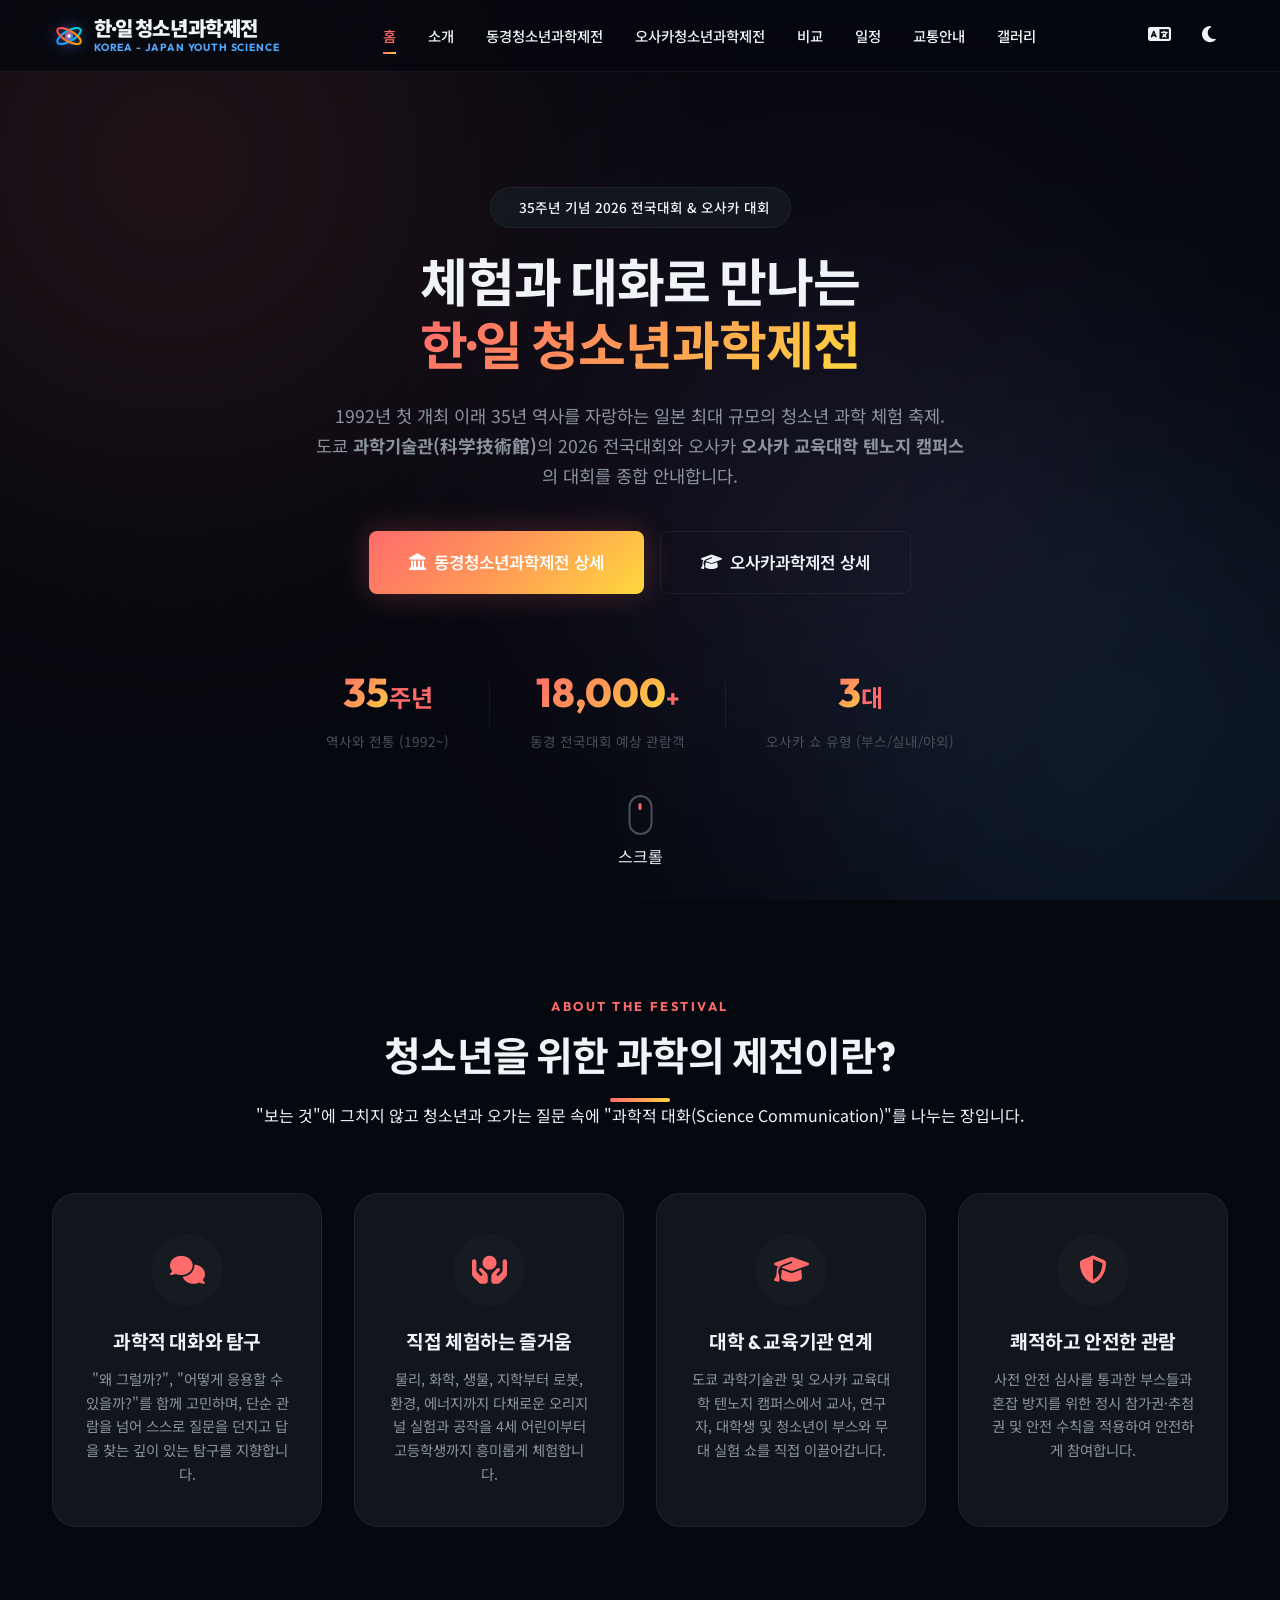
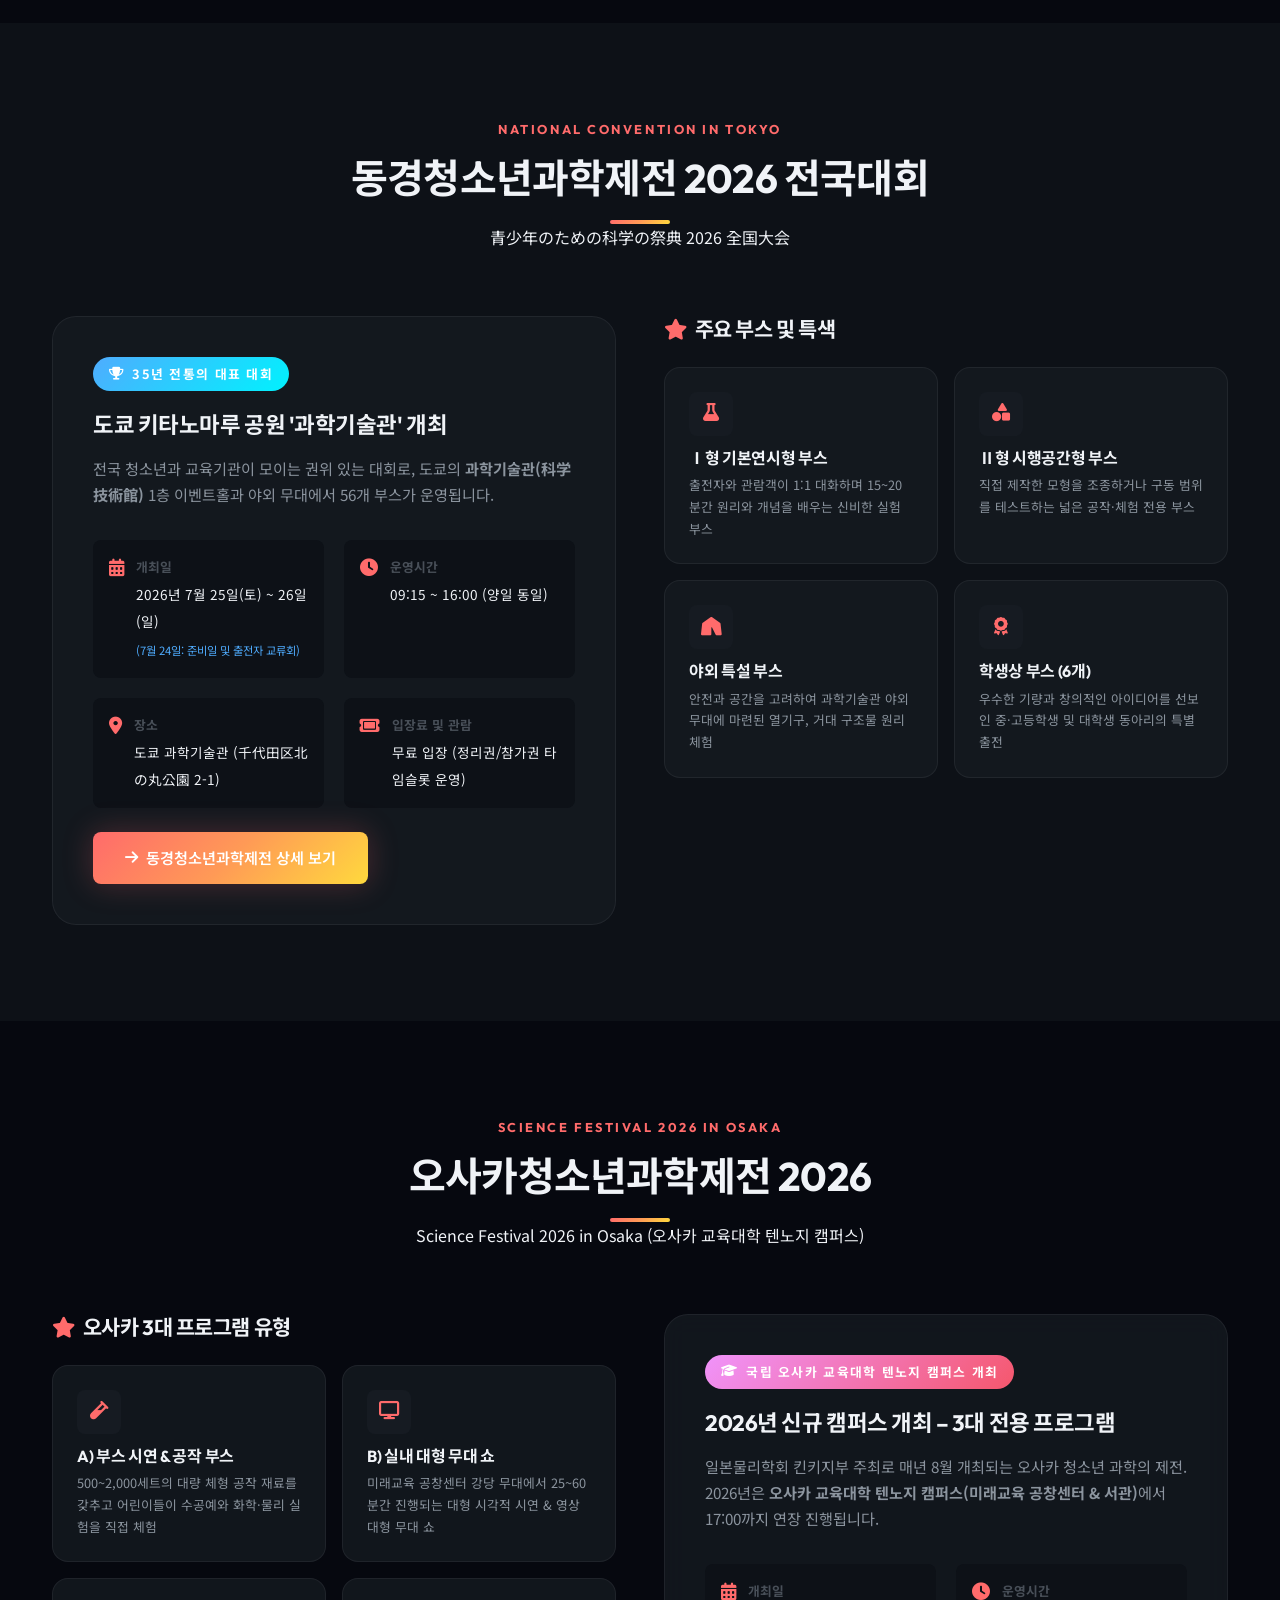
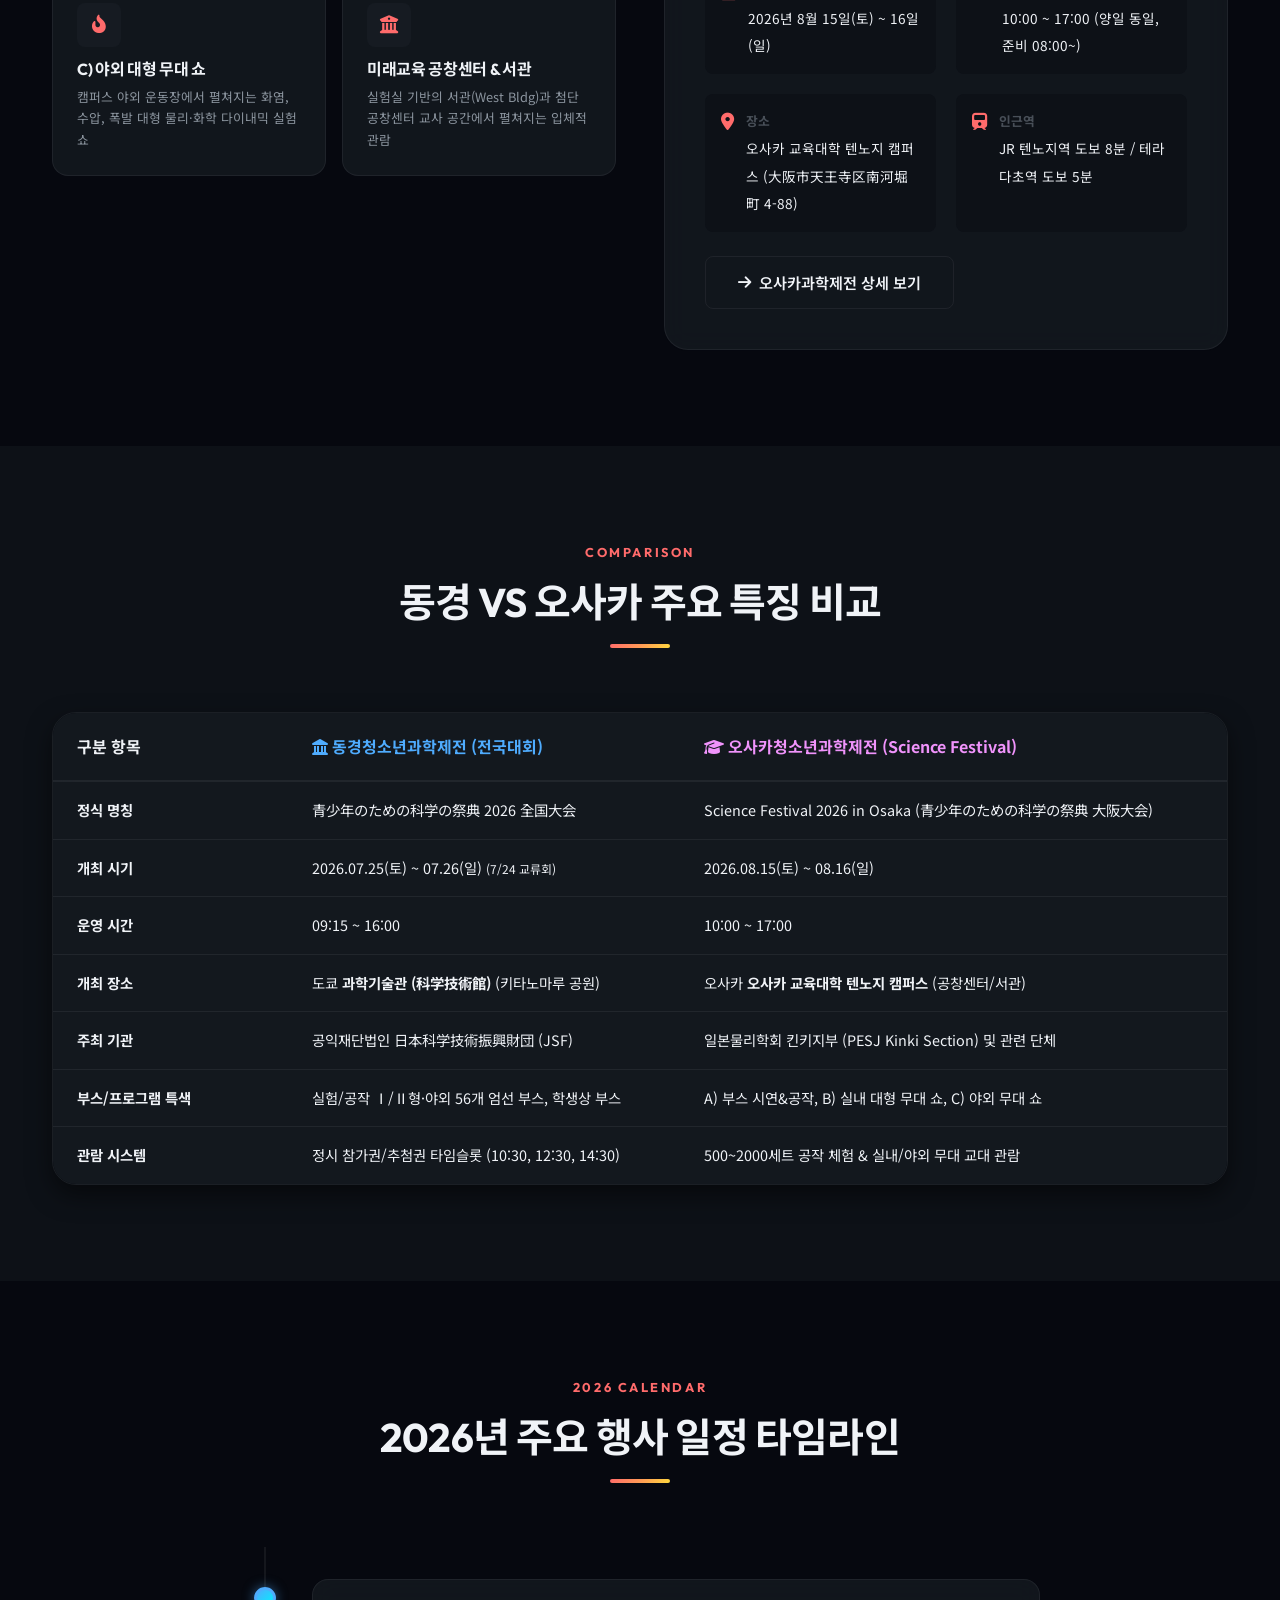
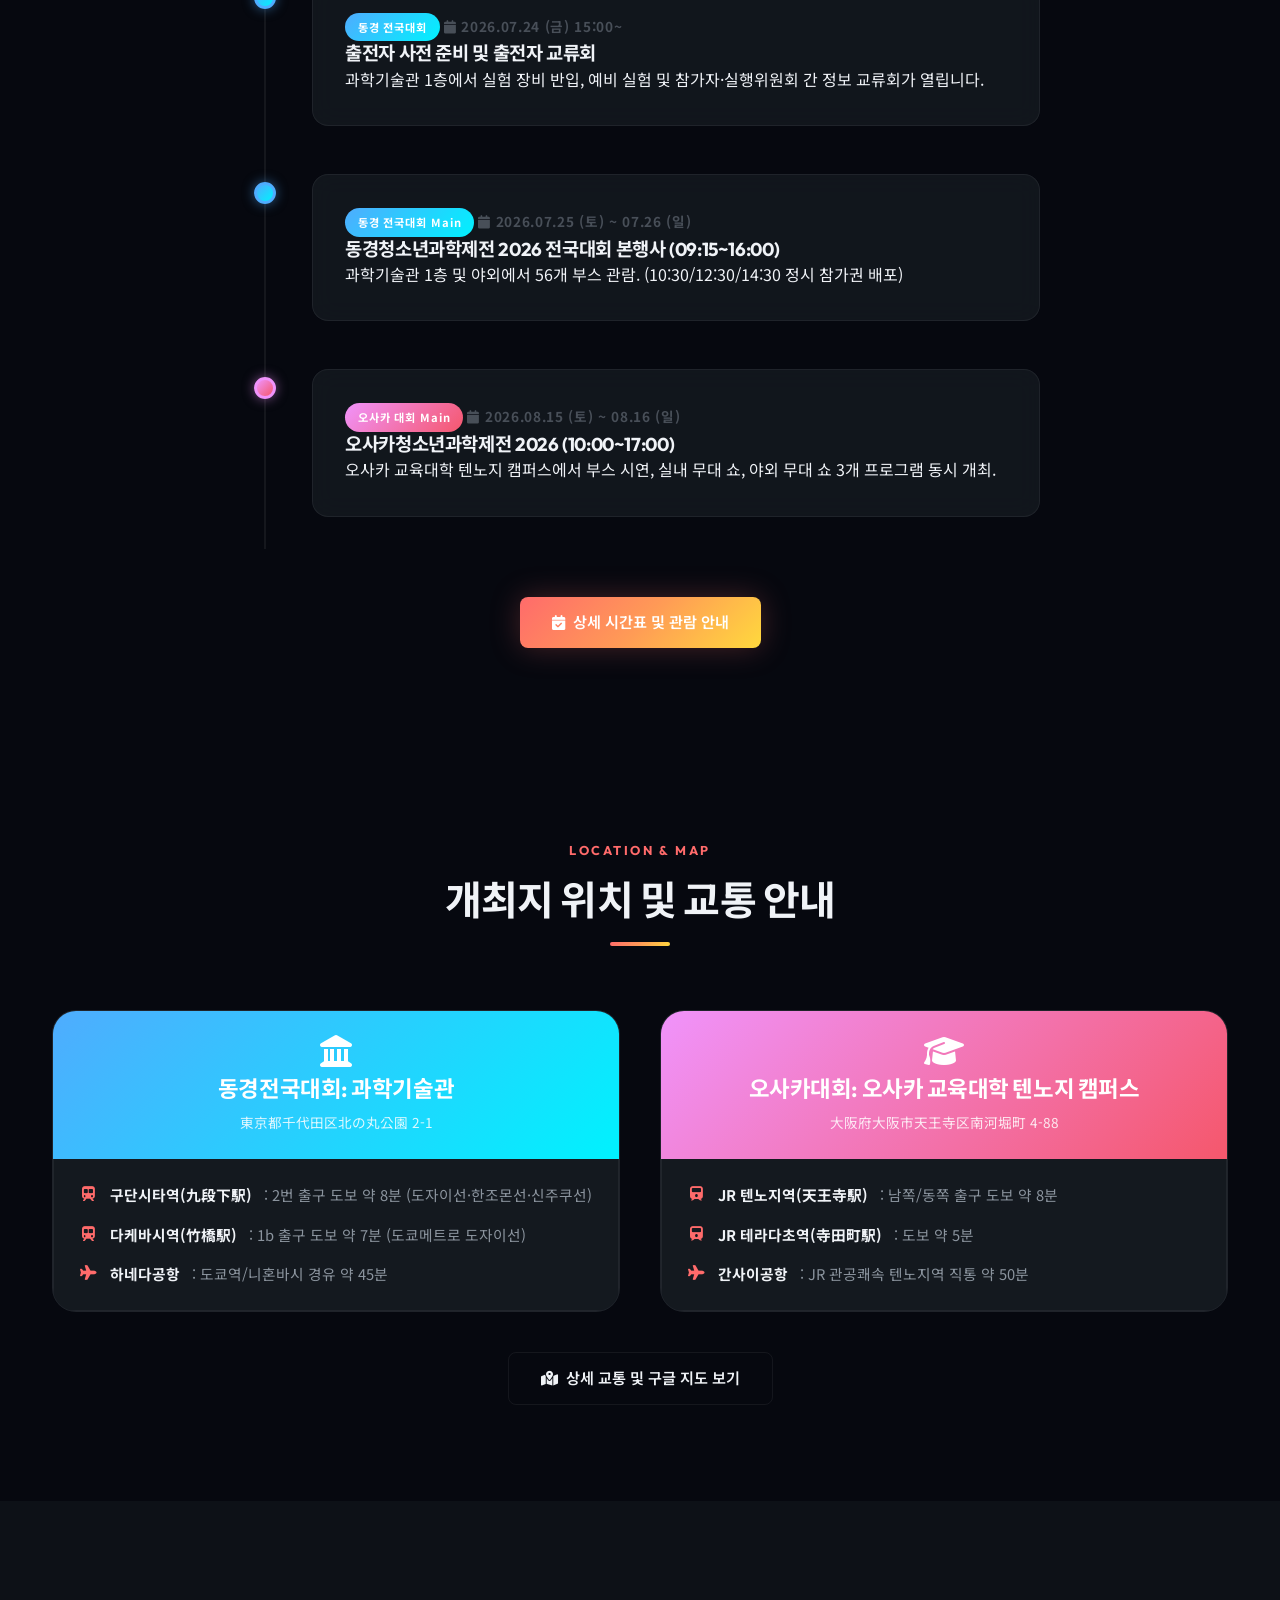
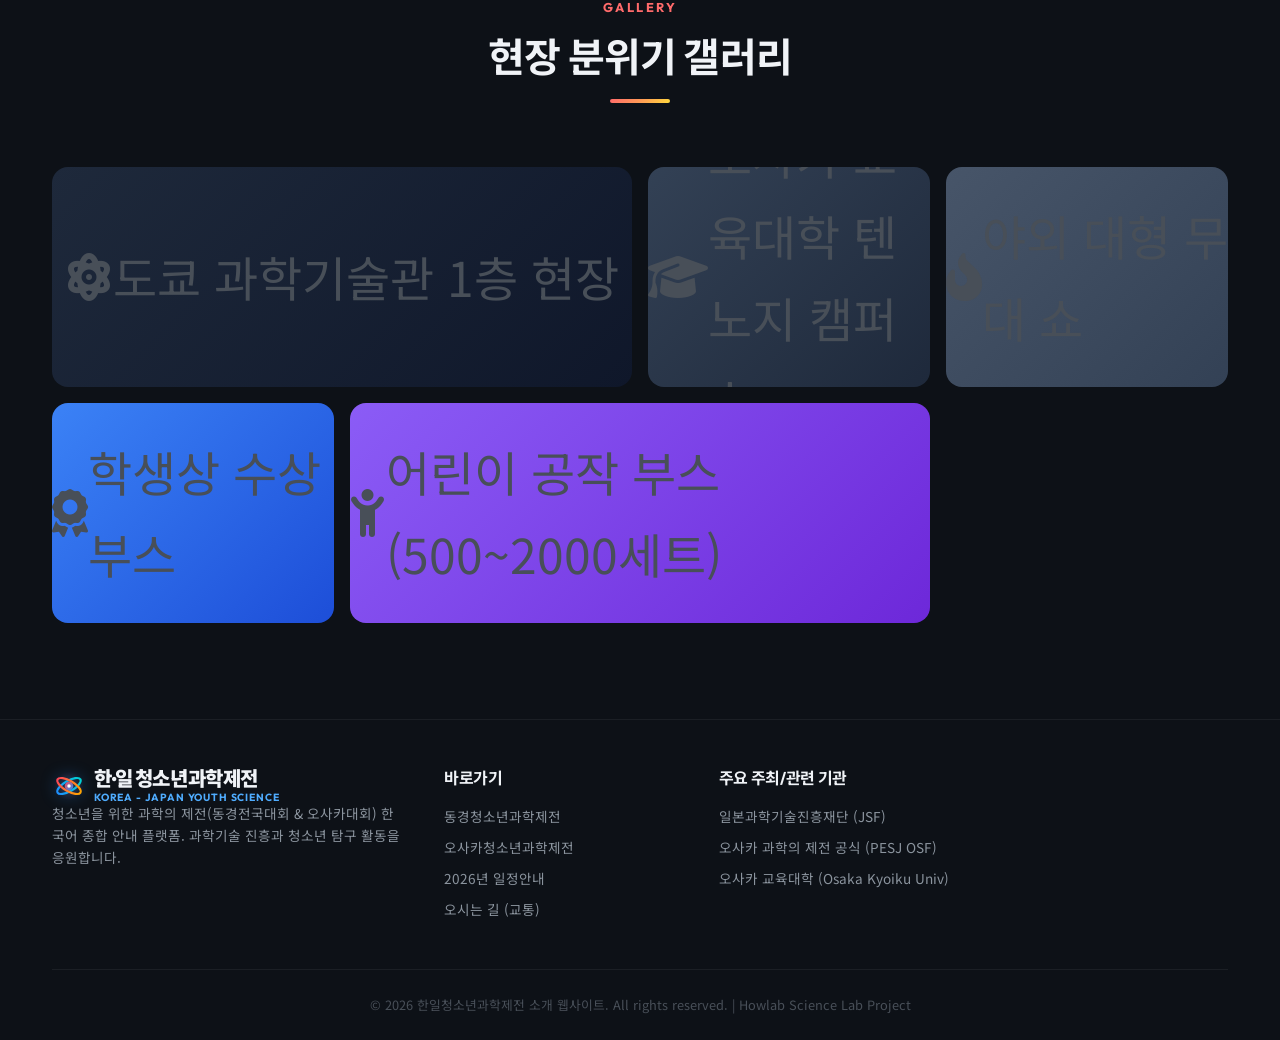
==== index.html @ 29564257 "feat: Initial commit for Korea-Japan Youth Science Festival 2026 responsive website and full project" ====
<!DOCTYPE html>
<html lang="ko">
<head>
    <meta charset="UTF-8">
    <meta name="viewport" content="width=device-width, initial-scale=1.0">
    <meta name="description" content="2026년 청소년을 위한 과학의 제전 전국대회(동경청소년과학제전 @ 과학기술관) & 오사카 청소년 과학의 제전(Science Festival 2026 in Osaka @ 오사카 교육대학) 종합 안내 웹사이트">
    <title>한일청소년과학제전 | 동경청소년과학제전 & 오사카청소년과학제전</title>
    <link rel="preconnect" href="https://fonts.googleapis.com">
    <link rel="preconnect" href="https://fonts.gstatic.com" crossorigin>
    <link href="https://fonts.googleapis.com/css2?family=Noto+Sans+KR:wght@300;400;500;700;900&family=Outfit:wght@300;400;500;600;700;800&display=swap" rel="stylesheet">
    <link rel="stylesheet" href="https://cdnjs.cloudflare.com/ajax/libs/font-awesome/6.5.0/css/all.min.css">
    <link rel="stylesheet" href="css/style.css">
</head>
<body class="dark-theme">
    <!-- Header -->
    <header id="main-header" class="header">
        <div class="container nav-container">
            <a href="index.html" class="logo" id="nav-logo">
                <div class="logo-icon-svg">
                    <svg width="34" height="34" viewBox="0 0 36 36" fill="none" xmlns="http://www.w3.org/2000/svg">
                        <circle cx="18" cy="18" r="16" fill="url(#logoGlow1)" opacity="0.2"/>
                        <ellipse cx="18" cy="18" rx="14" ry="5.5" stroke="url(#blueGrad1)" stroke-width="2.2" transform="rotate(-30 18 18)"/>
                        <ellipse cx="18" cy="18" rx="14" ry="5.5" stroke="url(#redGrad1)" stroke-width="2.2" transform="rotate(30 18 18)"/>
                        <circle cx="18" cy="18" r="4.5" fill="url(#coreGrad1)"/>
                        <circle cx="18" cy="18" r="1.8" fill="#FFFFFF"/>
                        <defs>
                            <radialGradient id="logoGlow1" cx="0" cy="0" r="1" gradientUnits="userSpaceOnUse" gradientTransform="translate(18 18) scale(16)">
                                <stop stop-color="#4facfe"/>
                                <stop offset="1" stop-color="#ff4757" stop-opacity="0"/>
                            </radialGradient>
                            <linearGradient id="redGrad1" x1="4" y1="18" x2="32" y2="18" gradientUnits="userSpaceOnUse">
                                <stop stop-color="#ff4757"/>
                                <stop offset="1" stop-color="#ffa502"/>
                            </linearGradient>
                            <linearGradient id="blueGrad1" x1="4" y1="18" x2="32" y2="18" gradientUnits="userSpaceOnUse">
                                <stop stop-color="#1e90ff"/>
                                <stop offset="1" stop-color="#00d2d3"/>
                            </linearGradient>
                            <linearGradient id="coreGrad1" x1="13.5" y1="13.5" x2="22.5" y2="22.5" gradientUnits="userSpaceOnUse">
                                <stop stop-color="#ff4757"/>
                                <stop offset="1" stop-color="#1e90ff"/>
                            </linearGradient>
                        </defs>
                    </svg>
                </div>
                <div class="logo-text-wrap">
                    <span class="logo-text"><span class="logo-kr-accent">한·일</span>청소년과학제전</span>
                    <span class="logo-sub-badge">Korea - Japan Youth Science</span>
                </div>
            </a>
            <nav class="navbar" id="navbar">
                <ul class="nav-links">
                    <li><a href="#hero" class="nav-link active">홈</a></li>
                    <li><a href="#about" class="nav-link">소개</a></li>
                    <li><a href="#tokyo" class="nav-link">동경청소년과학제전</a></li>
                    <li><a href="#osaka" class="nav-link">오사카청소년과학제전</a></li>
                    <li><a href="#compare" class="nav-link">비교</a></li>
                    <li><a href="#schedule" class="nav-link">일정</a></li>
                    <li><a href="#access" class="nav-link">교통안내</a></li>
                    <li><a href="#gallery" class="nav-link">갤러리</a></li>
                </ul>
            </nav>
            <div class="nav-actions">
                <button id="lang-toggle" class="icon-btn" aria-label="언어 전환" title="한국어/日本語"><i class="fa-solid fa-language"></i></button>
                <button id="theme-toggle" class="icon-btn" aria-label="테마 변경" title="다크/라이트 모드"><i class="fa-solid fa-moon"></i></button>
                <button id="mobile-menu-btn" class="mobile-menu-btn" aria-label="메뉴 열기"><i class="fa-solid fa-bars"></i></button>
            </div>
        </div>
    </header>

    <!-- Mobile Navigation Drawer -->
    <div id="mobile-drawer" class="mobile-drawer">
        <ul class="mobile-nav-links">
            <li><a href="#hero" class="mobile-nav-link">홈</a></li>
            <li><a href="#about" class="mobile-nav-link">소개</a></li>
            <li><a href="#tokyo" class="mobile-nav-link">동경청소년과학제전</a></li>
            <li><a href="#osaka" class="mobile-nav-link">오사카청소년과학제전</a></li>
            <li><a href="#compare" class="mobile-nav-link">비교</a></li>
            <li><a href="#schedule" class="mobile-nav-link">일정</a></li>
            <li><a href="#access" class="mobile-nav-link">교통안내</a></li>
            <li><a href="#gallery" class="mobile-nav-link">갤러리</a></li>
        </ul>
    </div>

    <main>
        <!-- Hero Section -->
        <section id="hero" class="hero-section">
            <div class="hero-particles" id="hero-particles"></div>
            <div class="hero-glow hero-glow-1"></div>
            <div class="hero-glow hero-glow-2"></div>
            <div class="hero-glow hero-glow-3"></div>
            
            <div class="container hero-container">
                <div class="hero-content">
                    <div class="badge reveal-fade">
                        <i class="fa-solid fa-sparkles"></i> 35주년 기념 2026 전국대회 & 오사카 대회
                    </div>
                    <h1 class="reveal-fade">
                        체험과 대화로 만나는<br>
                        <span class="gradient-text">한·일 청소년과학제전</span>
                    </h1>
                    <p class="hero-description reveal-fade">
                        1992년 첫 개최 이래 35년 역사를 자랑하는 일본 최대 규모의 청소년 과학 체험 축제.<br>
                        도쿄 <strong>과학기술관(科学技術館)</strong>의 2026 전국대회와 오사카 <strong>오사카 교육대학 텐노지 캠퍼스</strong>의 대회를 종합 안내합니다.
                    </p>
                    <div class="hero-actions reveal-fade">
                        <a href="pages/tokyo.html" class="btn btn-primary btn-lg">
                            <i class="fa-solid fa-landmark"></i> 동경청소년과학제전 상세
                        </a>
                        <a href="pages/osaka.html" class="btn btn-secondary btn-lg">
                            <i class="fa-solid fa-graduation-cap"></i> 오사카과학제전 상세
                        </a>
                    </div>
                    <div class="hero-stats reveal-fade">
                        <div class="stat-item">
                            <span class="stat-number" data-target="35">0</span><span class="stat-suffix">주년</span>
                            <span class="stat-label">역사와 전통 (1992~)</span>
                        </div>
                        <div class="stat-divider"></div>
                        <div class="stat-item">
                            <span class="stat-number" data-target="18000">0</span><span class="stat-suffix">+</span>
                            <span class="stat-label">동경 전국대회 예상 관람객</span>
                        </div>
                        <div class="stat-divider"></div>
                        <div class="stat-item">
                            <span class="stat-number" data-target="3">0</span><span class="stat-suffix">대</span>
                            <span class="stat-label">오사카 쇼 유형 (부스/실내/야외)</span>
                        </div>
                    </div>
                </div>
            </div>
            
            <a href="#about" class="scroll-indicator" aria-label="스크롤 아래로">
                <div class="mouse-icon"><div class="wheel"></div></div>
                <span>스크롤</span>
            </a>
        </section>

        <!-- About Section -->
        <section id="about" class="section-padding about-section">
            <div class="container">
                <div class="section-header text-center reveal-fade">
                    <span class="section-subtitle">ABOUT THE FESTIVAL</span>
                    <h2 class="section-title">청소년을 위한 과학의 제전이란?</h2>
                    <div class="section-underline"></div>
                    <p class="section-description">
                        "보는 것"에 그치지 않고 청소년과 오가는 질문 속에 "과학적 대화(Science Communication)"를 나누는 장입니다.
                    </p>
                </div>

                <div class="about-grid">
                    <div class="about-card reveal-fade">
                        <div class="about-icon-wrap">
                            <i class="fa-solid fa-comments"></i>
                        </div>
                        <h3>과학적 대화와 탐구</h3>
                        <p>"왜 그럴까?", "어떻게 응용할 수 있을까?"를 함께 고민하며, 단순 관람을 넘어 스스로 질문을 던지고 답을 찾는 깊이 있는 탐구를 지향합니다.</p>
                    </div>

                    <div class="about-card reveal-fade">
                        <div class="about-icon-wrap">
                            <i class="fa-solid fa-hands-holding-circle"></i>
                        </div>
                        <h3>직접 체험하는 즐거움</h3>
                        <p>물리, 화학, 생물, 지학부터 로봇, 환경, 에너지까지 다채로운 오리지널 실험과 공작을 4세 어린이부터 고등학생까지 흥미롭게 체험합니다.</p>
                    </div>

                    <div class="about-card reveal-fade">
                        <div class="about-icon-wrap">
                            <i class="fa-solid fa-graduation-cap"></i>
                        </div>
                        <h3>대학 & 교육기관 연계</h3>
                        <p>도쿄 과학기술관 및 오사카 교육대학 텐노지 캠퍼스에서 교사, 연구자, 대학생 및 청소년이 부스와 무대 실험 쇼를 직접 이끌어갑니다.</p>
                    </div>

                    <div class="about-card reveal-fade">
                        <div class="about-icon-wrap">
                            <i class="fa-solid fa-shield-halved"></i>
                        </div>
                        <h3>쾌적하고 안전한 관람</h3>
                        <p>사전 안전 심사를 통과한 부스들과 혼잡 방지를 위한 정시 참가권·추첨권 및 안전 수칙을 적용하여 안전하게 참여합니다.</p>
                    </div>
                </div>
            </div>
        </section>

        <!-- Tokyo Section -->
        <section id="tokyo" class="section-padding festival-section tokyo-section">
            <div class="container">
                <div class="section-header text-center reveal-fade">
                    <span class="section-subtitle">NATIONAL CONVENTION IN TOKYO</span>
                    <h2 class="section-title">동경청소년과학제전 2026 전국대회</h2>
                    <div class="section-underline"></div>
                    <p class="section-description">青少年のための科学の祭典 2026 全国大会</p>
                </div>

                <div class="festival-showcase">
                    <div class="festival-info-card reveal-fade">
                        <div class="festival-badge tokyo-badge">
                            <i class="fa-solid fa-trophy"></i> 35년 전통의 대표 대회
                        </div>
                        <h3>도쿄 키타노마루 공원 '과학기술관' 개최</h3>
                        <p class="festival-desc">
                            전국 청소년과 교육기관이 모이는 권위 있는 대회로, 도쿄의 <strong>과학기술관(科学技術館)</strong> 1층 이벤트홀과 야외 무대에서 56개 부스가 운영됩니다.
                        </p>
                        
                        <div class="festival-details-grid">
                            <div class="detail-item">
                                <i class="fa-solid fa-calendar-days"></i>
                                <div>
                                    <strong>개최일</strong>
                                    <span>2026년 7월 25일(토) ~ 26일(일) <br><small style="color:var(--accent-tokyo);">(7월 24일: 준비일 및 출전자 교류회)</small></span>
                                </div>
                            </div>
                            <div class="detail-item">
                                <i class="fa-solid fa-clock"></i>
                                <div>
                                    <strong>운영시간</strong>
                                    <span>09:15 ~ 16:00 (양일 동일)</span>
                                </div>
                            </div>
                            <div class="detail-item">
                                <i class="fa-solid fa-location-dot"></i>
                                <div>
                                    <strong>장소</strong>
                                    <span>도쿄 과학기술관 (千代田区北の丸公園 2-1)</span>
                                </div>
                            </div>
                            <div class="detail-item">
                                <i class="fa-solid fa-ticket"></i>
                                <div>
                                    <strong>입장료 및 관람</strong>
                                    <span>무료 입장 (정리권/참가권 타임슬롯 운영)</span>
                                </div>
                            </div>
                        </div>

                        <a href="pages/tokyo.html" class="btn btn-primary" style="margin-top: 1.5rem;">
                            <i class="fa-solid fa-arrow-right"></i> 동경청소년과학제전 상세 보기
                        </a>
                    </div>

                    <div class="festival-programs reveal-fade">
                        <h3 class="programs-title"><i class="fa-solid fa-star"></i> 주요 부스 및 특색</h3>
                        <div class="program-list">
                            <div class="program-card">
                                <div class="program-icon"><i class="fa-solid fa-flask"></i></div>
                                <h4>Ⅰ형 기본연시형 부스</h4>
                                <p>출전자와 관람객이 1:1 대화하며 15~20분간 원리와 개념을 배우는 신비한 실험 부스</p>
                            </div>
                            <div class="program-card">
                                <div class="program-icon"><i class="fa-solid fa-shapes"></i></div>
                                <h4>Ⅱ형 시행공간형 부스</h4>
                                <p>직접 제작한 모형을 조종하거나 구동 범위를 테스트하는 넓은 공작·체험 전용 부스</p>
                            </div>
                            <div class="program-card">
                                <div class="program-icon"><i class="fa-solid fa-tent"></i></div>
                                <h4>야외 특설 부스</h4>
                                <p>안전과 공간을 고려하여 과학기술관 야외 무대에 마련된 열기구, 거대 구조물 원리 체험</p>
                            </div>
                            <div class="program-card">
                                <div class="program-icon"><i class="fa-solid fa-award"></i></div>
                                <h4>학생상 부스 (6개)</h4>
                                <p>우수한 기량과 창의적인 아이디어를 선보인 중·고등학생 및 대학생 동아리의 특별 출전</p>
                            </div>
                        </div>
                    </div>
                </div>
            </div>
        </section>

        <!-- Osaka Section -->
        <section id="osaka" class="section-padding festival-section osaka-section">
            <div class="container">
                <div class="section-header text-center reveal-fade">
                    <span class="section-subtitle">SCIENCE FESTIVAL 2026 IN OSAKA</span>
                    <h2 class="section-title">오사카청소년과학제전 2026</h2>
                    <div class="section-underline"></div>
                    <p class="section-description">Science Festival 2026 in Osaka (오사카 교육대학 텐노지 캠퍼스)</p>
                </div>

                <div class="festival-showcase reverse">
                    <div class="festival-info-card reveal-fade">
                        <div class="festival-badge osaka-badge">
                            <i class="fa-solid fa-graduation-cap"></i> 국립 오사카 교육대학 텐노지 캠퍼스 개최
                        </div>
                        <h3>2026년 신규 캠퍼스 개최 – 3대 전용 프로그램</h3>
                        <p class="festival-desc">
                            일본물리학회 킨키지부 주최로 매년 8월 개최되는 오사카 청소년 과학의 제전. 2026년은 <strong>오사카 교육대학 텐노지 캠퍼스(미래교육 공창센터 & 서관)</strong>에서 17:00까지 연장 진행됩니다.
                        </p>

                        <div class="festival-details-grid">
                            <div class="detail-item">
                                <i class="fa-solid fa-calendar-days"></i>
                                <div>
                                    <strong>개최일</strong>
                                    <span>2026년 8월 15일(토) ~ 16일(일)</span>
                                </div>
                            </div>
                            <div class="detail-item">
                                <i class="fa-solid fa-clock"></i>
                                <div>
                                    <strong>운영시간</strong>
                                    <span>10:00 ~ 17:00 (양일 동일, 준비 08:00~)</span>
                                </div>
                            </div>
                            <div class="detail-item">
                                <i class="fa-solid fa-location-dot"></i>
                                <div>
                                    <strong>장소</strong>
                                    <span>오사카 교육대학 텐노지 캠퍼스 (大阪市天王寺区南河堀町 4-88)</span>
                                </div>
                            </div>
                            <div class="detail-item">
                                <i class="fa-solid fa-train"></i>
                                <div>
                                    <strong>인근역</strong>
                                    <span>JR 텐노지역 도보 8분 / 테라다초역 도보 5분</span>
                                </div>
                            </div>
                        </div>

                        <a href="pages/osaka.html" class="btn btn-secondary" style="margin-top: 1.5rem;">
                            <i class="fa-solid fa-arrow-right"></i> 오사카과학제전 상세 보기
                        </a>
                    </div>

                    <div class="festival-programs reveal-fade">
                        <h3 class="programs-title"><i class="fa-solid fa-star"></i> 오사카 3대 프로그램 유형</h3>
                        <div class="program-list">
                            <div class="program-card">
                                <div class="program-icon"><i class="fa-solid fa-vial"></i></div>
                                <h4>A) 부스 시연 & 공작 부스</h4>
                                <p>500~2,000세트의 대량 체형 공작 재료를 갖추고 어린이들이 수공예와 화학·물리 실험을 직접 체험</p>
                            </div>
                            <div class="program-card">
                                <div class="program-icon"><i class="fa-solid fa-display"></i></div>
                                <h4>B) 실내 대형 무대 쇼</h4>
                                <p>미래교육 공창센터 강당 무대에서 25~60분간 진행되는 대형 시각적 시연 & 영상 대형 무대 쇼</p>
                            </div>
                            <div class="program-card">
                                <div class="program-icon"><i class="fa-solid fa-fire-flame-curved"></i></div>
                                <h4>C) 야외 대형 무대 쇼</h4>
                                <p>캠퍼스 야외 운동장에서 펼쳐지는 화염, 수압, 폭발 대형 물리·화학 다이내믹 실험 쇼</p>
                            </div>
                            <div class="program-card">
                                <div class="program-icon"><i class="fa-solid fa-building-columns"></i></div>
                                <h4>미래교육 공창센터 & 서관</h4>
                                <p>실험실 기반의 서관(West Bldg)과 첨단 공창센터 교사 공간에서 펼쳐지는 입체적 관람</p>
                            </div>
                        </div>
                    </div>
                </div>
            </div>
        </section>

        <!-- Compare Section -->
        <section id="compare" class="section-padding compare-section">
            <div class="container">
                <div class="section-header text-center reveal-fade">
                    <span class="section-subtitle">COMPARISON</span>
                    <h2 class="section-title">동경 VS 오사카 주요 특징 비교</h2>
                    <div class="section-underline"></div>
                </div>

                <div class="compare-table-wrapper reveal-fade">
                    <table class="compare-table">
                        <thead>
                            <tr>
                                <th>구분 항목</th>
                                <th class="tokyo-col"><i class="fa-solid fa-landmark"></i> 동경청소년과학제전 (전국대회)</th>
                                <th class="osaka-col"><i class="fa-solid fa-graduation-cap"></i> 오사카청소년과학제전 (Science Festival)</th>
                            </tr>
                        </thead>
                        <tbody>
                            <tr>
                                <td><strong>정식 명칭</strong></td>
                                <td>青少年のための科学の祭典 2026 全国大会</td>
                                <td>Science Festival 2026 in Osaka (青少年のための科学の祭典 大阪大会)</td>
                            </tr>
                            <tr>
                                <td><strong>개최 시기</strong></td>
                                <td>2026.07.25(토) ~ 07.26(일) <small>(7/24 교류회)</small></td>
                                <td>2026.08.15(토) ~ 08.16(일)</td>
                            </tr>
                            <tr>
                                <td><strong>운영 시간</strong></td>
                                <td>09:15 ~ 16:00</td>
                                <td>10:00 ~ 17:00</td>
                            </tr>
                            <tr>
                                <td><strong>개최 장소</strong></td>
                                <td>도쿄 <strong>과학기술관 (科学技術館)</strong> (키타노마루 공원)</td>
                                <td>오사카 <strong>오사카 교육대학 텐노지 캠퍼스</strong> (공창센터/서관)</td>
                            </tr>
                            <tr>
                                <td><strong>주최 기관</strong></td>
                                <td>공익재단법인 日本科学技術振興財団 (JSF)</td>
                                <td>일본물리학회 킨키지부 (PESJ Kinki Section) 및 관련 단체</td>
                            </tr>
                            <tr>
                                <td><strong>부스/프로그램 특색</strong></td>
                                <td>실험/공작 Ⅰ/Ⅱ형·야외 56개 엄선 부스, 학생상 부스</td>
                                <td>A) 부스 시연&공작, B) 실내 대형 무대 쇼, C) 야외 무대 쇼</td>
                            </tr>
                            <tr>
                                <td><strong>관람 시스템</strong></td>
                                <td>정시 참가권/추첨권 타임슬롯 (10:30, 12:30, 14:30)</td>
                                <td>500~2000세트 공작 체험 & 실내/야외 무대 교대 관람</td>
                            </tr>
                        </tbody>
                    </table>
                </div>
            </div>
        </section>

        <!-- Schedule Section -->
        <section id="schedule" class="section-padding schedule-section">
            <div class="container">
                <div class="section-header text-center reveal-fade">
                    <span class="section-subtitle">2026 CALENDAR</span>
                    <h2 class="section-title">2026년 주요 행사 일정 타임라인</h2>
                    <div class="section-underline"></div>
                </div>

                <div class="timeline">
                    <div class="timeline-item reveal-fade">
                        <div class="timeline-dot tokyo-dot"></div>
                        <div class="timeline-content">
                            <span class="timeline-badge tokyo-badge">동경 전국대회</span>
                            <span class="timeline-date"><i class="fa-solid fa-calendar"></i> 2026.07.24 (금) 15:00~</span>
                            <h3>출전자 사전 준비 및 출전자 교류회</h3>
                            <p>과학기술관 1층에서 실험 장비 반입, 예비 실험 및 참가자·실행위원회 간 정보 교류회가 열립니다.</p>
                        </div>
                    </div>

                    <div class="timeline-item reveal-fade">
                        <div class="timeline-dot tokyo-dot"></div>
                        <div class="timeline-content">
                            <span class="timeline-badge tokyo-badge">동경 전국대회 Main</span>
                            <span class="timeline-date"><i class="fa-solid fa-calendar"></i> 2026.07.25 (토) ~ 07.26 (일)</span>
                            <h3>동경청소년과학제전 2026 전국대회 본행사 (09:15~16:00)</h3>
                            <p>과학기술관 1층 및 야외에서 56개 부스 관람. (10:30/12:30/14:30 정시 참가권 배포)</p>
                        </div>
                    </div>

                    <div class="timeline-item reveal-fade">
                        <div class="timeline-dot osaka-dot"></div>
                        <div class="timeline-content">
                            <span class="timeline-badge osaka-badge">오사카 대회 Main</span>
                            <span class="timeline-date"><i class="fa-solid fa-calendar"></i> 2026.08.15 (토) ~ 08.16 (일)</span>
                            <h3>오사카청소년과학제전 2026 (10:00~17:00)</h3>
                            <p>오사카 교육대학 텐노지 캠퍼스에서 부스 시연, 실내 무대 쇼, 야외 무대 쇼 3개 프로그램 동시 개최.</p>
                        </div>
                    </div>
                </div>

                <div class="text-center reveal-fade" style="margin-top: 3rem;">
                    <a href="pages/schedule.html" class="btn btn-primary">
                        <i class="fa-solid fa-calendar-check"></i> 상세 시간표 및 관람 안내
                    </a>
                </div>
            </div>
        </section>

        <!-- Access Section -->
        <section id="access" class="section-padding access-section">
            <div class="container">
                <div class="section-header text-center reveal-fade">
                    <span class="section-subtitle">LOCATION & MAP</span>
                    <h2 class="section-title">개최지 위치 및 교통 안내</h2>
                    <div class="section-underline"></div>
                </div>

                <div class="access-grid">
                    <div class="access-card reveal-fade">
                        <div class="access-card-header tokyo-header">
                            <i class="fa-solid fa-landmark"></i>
                            <h3>동경전국대회: 과학기술관</h3>
                            <span>東京都千代田区北の丸公園 2-1</span>
                        </div>
                        <div class="access-card-body">
                            <ul class="access-routes">
                                <li><i class="fa-solid fa-train-subway"></i> <strong>구단시타역(九段下駅)</strong>: 2번 출구 도보 약 8분 (도자이선·한조몬선·신주쿠선)</li>
                                <li><i class="fa-solid fa-train-subway"></i> <strong>다케바시역(竹橋駅)</strong>: 1b 출구 도보 약 7분 (도쿄메트로 도자이선)</li>
                                <li><i class="fa-solid fa-plane"></i> <strong>하네다공항</strong>: 도쿄역/니혼바시 경유 약 45분</li>
                            </ul>
                        </div>
                    </div>

                    <div class="access-card reveal-fade">
                        <div class="access-card-header osaka-header">
                            <i class="fa-solid fa-graduation-cap"></i>
                            <h3>오사카대회: 오사카 교육대학 텐노지 캠퍼스</h3>
                            <span>大阪府大阪市天王寺区南河堀町 4-88</span>
                        </div>
                        <div class="access-card-body">
                            <ul class="access-routes">
                                <li><i class="fa-solid fa-train"></i> <strong>JR 텐노지역(天王寺駅)</strong>: 남쪽/동쪽 출구 도보 약 8분</li>
                                <li><i class="fa-solid fa-train"></i> <strong>JR 테라다초역(寺田町駅)</strong>: 도보 약 5분</li>
                                <li><i class="fa-solid fa-plane"></i> <strong>간사이공항</strong>: JR 관공쾌속 텐노지역 직통 약 50분</li>
                            </ul>
                        </div>
                    </div>
                </div>

                <div class="text-center reveal-fade" style="margin-top: 2.5rem;">
                    <a href="pages/access.html" class="btn btn-secondary">
                        <i class="fa-solid fa-map-location-dot"></i> 상세 교통 및 구글 지도 보기
                    </a>
                </div>
            </div>
        </section>

        <!-- Gallery Section -->
        <section id="gallery" class="section-padding gallery-section">
            <div class="container">
                <div class="section-header text-center reveal-fade">
                    <span class="section-subtitle">GALLERY</span>
                    <h2 class="section-title">현장 분위기 갤러리</h2>
                    <div class="section-underline"></div>
                </div>

                <div class="gallery-grid">
                    <div class="gallery-item gallery-item-lg reveal-fade">
                        <div class="gallery-placeholder" style="background: linear-gradient(135deg, #1e293b, #0f172a);">
                            <i class="fa-solid fa-atom"></i>
                            <span>도쿄 과학기술관 1층 현장</span>
                        </div>
                        <div class="gallery-overlay">
                            <h4>도쿄 과학기술관 1층 이벤트홀</h4>
                            <p>실험·공작 체험에 열중하는 관람객들과 청소년들</p>
                        </div>
                    </div>
                    
                    <div class="gallery-item reveal-fade">
                        <div class="gallery-placeholder" style="background: linear-gradient(135deg, #334155, #1e293b);">
                            <i class="fa-solid fa-graduation-cap"></i>
                            <span>오사카 교육대학 텐노지 캠퍼스</span>
                        </div>
                        <div class="gallery-overlay">
                            <h4>미래교육 공창센터 & 서관</h4>
                            <p>실내 대형 무대 쇼 및 실험실 부스 관람</p>
                        </div>
                    </div>

                    <div class="gallery-item reveal-fade">
                        <div class="gallery-placeholder" style="background: linear-gradient(135deg, #475569, #334155);">
                            <i class="fa-solid fa-fire-flame-curved"></i>
                            <span>야외 대형 무대 쇼</span>
                        </div>
                        <div class="gallery-overlay">
                            <h4>야외 대형 시연 무대</h4>
                            <p>화염 및 다이내믹 수압 과학 실험 퍼포먼스</p>
                        </div>
                    </div>

                    <div class="gallery-item reveal-fade">
                        <div class="gallery-placeholder" style="background: linear-gradient(135deg, #3b82f6, #1d4ed8);">
                            <i class="fa-solid fa-award"></i>
                            <span>학생상 수상 부스</span>
                        </div>
                        <div class="gallery-overlay">
                            <h4>학생 동아리 발표</h4>
                            <p>창의적인 고교 과학부의 아이디어 전시</p>
                        </div>
                    </div>

                    <div class="gallery-item gallery-item-lg reveal-fade">
                        <div class="gallery-placeholder" style="background: linear-gradient(135deg, #8b5cf6, #6d28d9);">
                            <i class="fa-solid fa-child-reaching"></i>
                            <span>어린이 공작 부스 (500~2000세트)</span>
                        </div>
                        <div class="gallery-overlay">
                            <h4>온 가족이 즐기는 신비한 과학</h4>
                            <p>부모님과 어린이가 함께 만드는 오리지널 과학 공작</p>
                        </div>
                    </div>
                </div>
            </div>
        </section>
    </main>

    <!-- Footer -->
    <footer class="footer">
        <div class="container footer-container">
            <div class="footer-top">
                <div class="footer-brand">
                    <a href="index.html" class="logo">
                        <div class="logo-icon-svg">
                            <svg width="34" height="34" viewBox="0 0 36 36" fill="none" xmlns="http://www.w3.org/2000/svg">
                                <circle cx="18" cy="18" r="16" fill="url(#logoGlowF)" opacity="0.2"/>
                                <ellipse cx="18" cy="18" rx="14" ry="5.5" stroke="url(#blueGradF)" stroke-width="2.2" transform="rotate(-30 18 18)"/>
                                <ellipse cx="18" cy="18" rx="14" ry="5.5" stroke="url(#redGradF)" stroke-width="2.2" transform="rotate(30 18 18)"/>
                                <circle cx="18" cy="18" r="4.5" fill="url(#coreGradF)"/>
                                <circle cx="18" cy="18" r="1.8" fill="#FFFFFF"/>
                                <defs>
                                    <radialGradient id="logoGlowF" cx="0" cy="0" r="1" gradientUnits="userSpaceOnUse" gradientTransform="translate(18 18) scale(16)">
                                        <stop stop-color="#4facfe"/>
                                        <stop offset="1" stop-color="#ff4757" stop-opacity="0"/>
                                    </radialGradient>
                                    <linearGradient id="redGradF" x1="4" y1="18" x2="32" y2="18" gradientUnits="userSpaceOnUse">
                                        <stop stop-color="#ff4757"/>
                                        <stop offset="1" stop-color="#ffa502"/>
                                    </linearGradient>
                                    <linearGradient id="blueGradF" x1="4" y1="18" x2="32" y2="18" gradientUnits="userSpaceOnUse">
                                        <stop stop-color="#1e90ff"/>
                                        <stop offset="1" stop-color="#00d2d3"/>
                                    </linearGradient>
                                    <linearGradient id="coreGradF" x1="13.5" y1="13.5" x2="22.5" y2="22.5" gradientUnits="userSpaceOnUse">
                                        <stop stop-color="#ff4757"/>
                                        <stop offset="1" stop-color="#1e90ff"/>
                                    </linearGradient>
                                </defs>
                            </svg>
                        </div>
                        <div class="logo-text-wrap">
                            <span class="logo-text"><span class="logo-kr-accent">한·일</span>청소년과학제전</span>
                            <span class="logo-sub-badge">Korea - Japan Youth Science</span>
                        </div>
                    </a>
                    <p class="footer-desc">
                        청소년을 위한 과학의 제전(동경전국대회 & 오사카대회) 한국어 종합 안내 플랫폼.
                        과학기술 진흥과 청소년 탐구 활동을 응원합니다.
                    </p>
                </div>

                <div class="footer-nav">
                    <h4>바로가기</h4>
                    <ul>
                        <li><a href="pages/tokyo.html">동경청소년과학제전</a></li>
                        <li><a href="pages/osaka.html">오사카청소년과학제전</a></li>
                        <li><a href="pages/schedule.html">2026년 일정안내</a></li>
                        <li><a href="pages/access.html">오시는 길 (교통)</a></li>
                    </ul>
                </div>

                <div class="footer-nav">
                    <h4>주요 주최/관련 기관</h4>
                    <ul>
                        <li><a href="https://www.jsf.or.jp" target="_blank" rel="noopener">일본과학기술진흥재단 (JSF)</a></li>
                        <li><a href="https://www.pesj-bkk.jp/OSF/" target="_blank" rel="noopener">오사카 과학의 제전 공식 (PESJ OSF)</a></li>
                        <li><a href="https://osaka-kyoiku.ac.jp/en/" target="_blank" rel="noopener">오사카 교육대학 (Osaka Kyoiku Univ)</a></li>
                    </ul>
                </div>
            </div>

            <div class="footer-bottom">
                <p>&copy; 2026 한일청소년과학제전 소개 웹사이트. All rights reserved. | Howlab Science Lab Project</p>
            </div>
        </div>
    </footer>

    <script src="js/script.js"></script>
</body>
</html>
---- css/style.css ----
/* ==========================================================================
   CSS Variables & Design Tokens
   ========================================================================== */
:root {
    --font-heading: 'Outfit', 'Noto Sans KR', sans-serif;
    --font-body: 'Noto Sans KR', sans-serif;
    --spacing-xs: 0.5rem;
    --spacing-sm: 1rem;
    --spacing-md: 1.5rem;
    --spacing-lg: 3rem;
    --spacing-xl: 5rem;
    --transition-fast: all 0.2s cubic-bezier(0.4, 0, 0.2, 1);
    --transition-normal: all 0.4s cubic-bezier(0.4, 0, 0.2, 1);
    --transition-slow: all 0.8s cubic-bezier(0.4, 0, 0.2, 1);
    --border-radius-sm: 8px;
    --border-radius-md: 16px;
    --border-radius-lg: 24px;
    --border-radius-xl: 32px;
}

/* ---------- Dark Theme ---------- */
.dark-theme {
    --bg-primary: #06080f;
    --bg-secondary: #0d1117;
    --bg-tertiary: #161b22;
    --bg-card: rgba(22, 27, 34, 0.75);
    --bg-card-hover: rgba(33, 40, 52, 0.9);
    --border-color: rgba(255, 255, 255, 0.06);
    --border-color-hover: rgba(255, 255, 255, 0.14);
    --text-primary: #f0f3f7;
    --text-secondary: #8b949e;
    --text-muted: #484f58;
    --accent-primary: #ff6b6b;
    --accent-secondary: #ff9a56;
    --accent-tokyo: #4facfe;
    --accent-osaka: #f093fb;
    --accent-gradient: linear-gradient(135deg, #ff6b6b 0%, #ff9a56 50%, #ffd93d 100%);
    --accent-gradient-tokyo: linear-gradient(135deg, #4facfe 0%, #00f2fe 100%);
    --accent-gradient-osaka: linear-gradient(135deg, #f093fb 0%, #f5576c 100%);
    --accent-glow: rgba(255, 107, 107, 0.15);
    --shadow-sm: 0 4px 6px rgba(0, 0, 0, 0.3);
    --shadow-md: 0 10px 25px rgba(0, 0, 0, 0.5);
    --shadow-lg: 0 20px 40px rgba(0, 0, 0, 0.6);
    --shadow-glow: 0 0 30px rgba(255, 107, 107, 0.25);
    --header-bg: rgba(6, 8, 15, 0.85);
}

/* ---------- Light Theme ---------- */
.light-theme {
    --bg-primary: #f8f9fc;
    --bg-secondary: #eef1f6;
    --bg-tertiary: #e4e8ef;
    --bg-card: rgba(255, 255, 255, 0.85);
    --bg-card-hover: rgba(255, 255, 255, 0.95);
    --border-color: rgba(0, 0, 0, 0.06);
    --border-color-hover: rgba(0, 0, 0, 0.12);
    --text-primary: #1a1d27;
    --text-secondary: #555b6e;
    --text-muted: #9ca3b0;
    --accent-primary: #e74c3c;
    --accent-secondary: #e67e22;
    --accent-tokyo: #2980b9;
    --accent-osaka: #9b59b6;
    --accent-gradient: linear-gradient(135deg, #e74c3c 0%, #e67e22 50%, #f1c40f 100%);
    --accent-gradient-tokyo: linear-gradient(135deg, #2980b9 0%, #3498db 100%);
    --accent-gradient-osaka: linear-gradient(135deg, #9b59b6 0%, #e74c3c 100%);
    --accent-glow: rgba(231, 76, 60, 0.1);
    --shadow-sm: 0 2px 8px rgba(0, 0, 0, 0.06);
    --shadow-md: 0 8px 24px rgba(0, 0, 0, 0.08);
    --shadow-lg: 0 16px 40px rgba(0, 0, 0, 0.1);
    --shadow-glow: 0 0 20px rgba(231, 76, 60, 0.15);
    --header-bg: rgba(248, 249, 252, 0.88);
}

/* ==========================================================================
   Global Reset & Base
   ========================================================================== */
*, *::before, *::after {
    margin: 0;
    padding: 0;
    box-sizing: border-box;
}

html {
    scroll-behavior: smooth;
    font-size: 16px;
}

body {
    background-color: var(--bg-primary);
    color: var(--text-primary);
    font-family: var(--font-body);
    line-height: 1.7;
    overflow-x: hidden;
    transition: background-color 0.4s ease, color 0.4s ease;
}

a { text-decoration: none; color: inherit; transition: var(--transition-fast); }
ul { list-style: none; }
img { max-width: 100%; height: auto; display: block; }

.container {
    width: 100%;
    max-width: 1240px;
    margin: 0 auto;
    padding: 0 2rem;
}

.section-padding { padding: 6rem 0; }

/* ==========================================================================
   Typography
   ========================================================================== */
h1, h2, h3, h4, h5, h6 {
    font-family: var(--font-heading);
    font-weight: 700;
    letter-spacing: -0.02em;
    line-height: 1.3;
}

.gradient-text {
    background: var(--accent-gradient);
    -webkit-background-clip: text;
    -webkit-text-fill-color: transparent;
    background-clip: text;
}

.jp-text {
    font-size: 0.65em;
    opacity: 0.6;
    font-weight: 400;
    margin-left: 0.5rem;
}

.section-header { margin-bottom: 4rem; }
.section-subtitle {
    font-family: var(--font-heading);
    font-size: 0.8rem;
    font-weight: 700;
    letter-spacing: 0.2em;
    color: var(--accent-primary);
    text-transform: uppercase;
    display: block;
    margin-bottom: 0.75rem;
}
.section-title { font-size: 2.5rem; }
.section-underline {
    width: 60px;
    height: 4px;
    background: var(--accent-gradient);
    margin: 1rem auto 0;
    border-radius: 2px;
}
.text-center { text-align: center; }

.badge {
    display: inline-flex;
    align-items: center;
    gap: 0.5rem;
    padding: 0.5rem 1.25rem;
    border-radius: 9999px;
    background: var(--bg-card);
    border: 1px solid var(--border-color);
    font-size: 0.85rem;
    font-weight: 500;
    margin-bottom: 1.5rem;
    backdrop-filter: blur(8px);
}

/* ---------- Buttons ---------- */
.btn {
    display: inline-flex;
    align-items: center;
    justify-content: center;
    padding: 0.8rem 2rem;
    font-weight: 600;
    font-size: 0.95rem;
    border-radius: var(--border-radius-sm);
    transition: var(--transition-normal);
    cursor: pointer;
    gap: 0.5rem;
    border: none;
    font-family: var(--font-body);
}
.btn-primary {
    background: var(--accent-gradient);
    color: #fff;
    box-shadow: var(--shadow-glow);
}
.btn-primary:hover {
    transform: translateY(-3px);
    box-shadow: 0 8px 30px rgba(255, 107, 107, 0.4);
}
.btn-secondary {
    background: transparent;
    color: var(--text-primary);
    border: 1px solid var(--border-color);
}
.btn-secondary:hover {
    background: var(--bg-card);
    border-color: var(--accent-primary);
    transform: translateY(-3px);
}
.btn-lg { padding: 1rem 2.5rem; font-size: 1.05rem; }
.cta-banner { text-align: center; margin-top: 3rem; }

/* ==========================================================================
   Header & Navigation
   ========================================================================== */
.header {
    position: fixed;
    top: 0; left: 0; width: 100%;
    z-index: 1000;
    background-color: var(--header-bg);
    backdrop-filter: blur(16px);
    border-bottom: 1px solid var(--border-color);
    transition: var(--transition-normal);
    height: 72px;
}
.header.scrolled {
    height: 64px;
    box-shadow: var(--shadow-md);
    background-color: var(--bg-primary);
}
.nav-container {
    display: flex;
    justify-content: space-between;
    align-items: center;
    height: 100%;
}

/* Korean-Style Modern Brand Logo */
.logo {
    display: flex;
    align-items: center;
    gap: 0.75rem;
    text-decoration: none;
    transition: var(--transition-fast);
}
.logo:hover {
    transform: scale(1.02);
}
.logo-icon-svg {
    display: flex;
    align-items: center;
    justify-content: center;
    filter: drop-shadow(0 0 8px rgba(30, 144, 255, 0.4));
    transition: var(--transition-normal);
}
.logo:hover .logo-icon-svg {
    filter: drop-shadow(0 0 12px rgba(255, 71, 87, 0.6));
    transform: rotate(15deg);
}
.logo-text-wrap {
    display: flex;
    flex-direction: column;
    line-height: 1.1;
}
.logo-text {
    font-family: var(--font-heading);
    font-size: 1.25rem;
    font-weight: 900;
    letter-spacing: -0.02em;
    color: var(--text-primary);
}
.logo-kr-accent {
    color: var(--text-primary);
    -webkit-text-fill-color: var(--text-primary);
    background: none;
    font-weight: 900;
    margin-right: 2px;
}
.logo-sub-badge {
    font-size: 0.65rem;
    font-weight: 700;
    color: #4facfe;
    letter-spacing: 0.08em;
    text-transform: uppercase;
    margin-top: 2px;
}
.logo {
    display: flex;
    align-items: center;
    gap: 0.5rem;
    font-size: 1.3rem;
    font-weight: 800;
    font-family: var(--font-heading);
}
.logo-icon { color: var(--accent-primary); font-size: 1.4rem; }
.logo-accent { color: var(--accent-primary); }
.nav-links { display: flex; gap: 2rem; }
.nav-link {
    font-size: 0.9rem;
    font-weight: 500;
    position: relative;
    padding: 0.5rem 0;
}
.nav-link::after {
    content: '';
    position: absolute;
    bottom: 0; left: 0;
    width: 0; height: 2px;
    background: var(--accent-gradient);
    transition: var(--transition-fast);
}
.nav-link:hover, .nav-link.active { color: var(--accent-primary); }
.nav-link:hover::after, .nav-link.active::after { width: 100%; }

.nav-actions { display: flex; align-items: center; gap: 0.75rem; }
.icon-btn, .mobile-menu-btn {
    background: none; border: none; cursor: pointer;
    font-size: 1.15rem; color: var(--text-primary);
    width: 38px; height: 38px; border-radius: 50%;
    display: flex; align-items: center; justify-content: center;
    transition: var(--transition-fast);
}
.icon-btn:hover, .mobile-menu-btn:hover {
    background-color: var(--bg-tertiary);
    color: var(--accent-primary);
}
.mobile-menu-btn { display: none; }

/* Mobile Drawer */
.mobile-drawer {
    position: fixed;
    top: 72px; left: 0; width: 100%;
    background: var(--bg-primary);
    border-bottom: 1px solid var(--border-color);
    padding: 1.5rem 2rem;
    z-index: 999;
    transform: translateY(-150%);
    transition: transform 0.4s cubic-bezier(0.4, 0, 0.2, 1);
    box-shadow: var(--shadow-md);
}
.mobile-drawer.open { transform: translateY(0); }
.mobile-nav-links { display: flex; flex-direction: column; gap: 1rem; }
.mobile-nav-link {
    font-size: 1.1rem; font-weight: 600;
    padding: 0.75rem 1rem;
    border-radius: var(--border-radius-sm);
    transition: var(--transition-fast);
}
.mobile-nav-link:hover { background: var(--bg-tertiary); color: var(--accent-primary); }

/* ==========================================================================
   Hero Section
   ========================================================================== */
.hero-section {
    position: relative;
    min-height: 100vh;
    display: flex;
    align-items: center;
    padding-top: 100px;
    padding-bottom: 60px;
    overflow: hidden;
}
.hero-particles {
    position: absolute;
    top: 0; left: 0; width: 100%; height: 100%;
    z-index: 0;
    overflow: hidden;
}
.particle {
    position: absolute;
    border-radius: 50%;
    opacity: 0;
    animation: particleFloat linear infinite;
}
@keyframes particleFloat {
    0% { transform: translateY(100vh) rotate(0deg); opacity: 0; }
    10% { opacity: 1; }
    90% { opacity: 1; }
    100% { transform: translateY(-10vh) rotate(720deg); opacity: 0; }
}
.hero-glow {
    position: absolute;
    width: 600px; height: 600px;
    border-radius: 50%;
    filter: blur(150px);
    opacity: 0.12;
    pointer-events: none;
    z-index: 1;
}
.hero-glow-1 { top: -15%; left: -10%; background: #ff6b6b; }
.hero-glow-2 { bottom: -15%; right: -10%; background: #4facfe; }
.hero-glow-3 { top: 30%; right: 20%; background: #f093fb; width: 400px; height: 400px; }

.hero-container {
    position: relative;
    z-index: 2;
    max-width: 800px;
    text-align: center;
    margin: 0 auto;
}
.hero-content h1 {
    font-size: 3.25rem;
    line-height: 1.2;
    margin-bottom: 1.5rem;
}
.hero-description {
    font-size: 1.1rem;
    color: var(--text-secondary);
    margin-bottom: 2.5rem;
    max-width: 650px;
    margin-left: auto;
    margin-right: auto;
}
.hero-actions {
    display: flex;
    justify-content: center;
    gap: 1rem;
    margin-bottom: 4rem;
}
.hero-stats {
    display: flex;
    justify-content: center;
    align-items: center;
    gap: 2.5rem;
}
.stat-item { text-align: center; }
.stat-number {
    font-family: var(--font-heading);
    font-size: 2.5rem;
    font-weight: 800;
    background: var(--accent-gradient);
    -webkit-background-clip: text;
    -webkit-text-fill-color: transparent;
    background-clip: text;
}
.stat-suffix {
    font-family: var(--font-heading);
    font-size: 1.5rem;
    font-weight: 700;
    color: var(--accent-primary);
}
.stat-label {
    display: block;
    font-size: 0.85rem;
    color: var(--text-muted);
    margin-top: 0.25rem;
}
.stat-divider {
    width: 1px;
    height: 48px;
    background: var(--border-color);
}

/* Scroll Indicator */
.scroll-indicator {
    position: absolute;
    bottom: 30px; left: 50%;
    transform: translateX(-50%);
    z-index: 2;
    display: flex;
    flex-direction: column;
    align-items: center;
    gap: 0.5rem;
}
.mouse-icon {
    width: 24px; height: 40px;
    border: 2px solid var(--text-muted);
    border-radius: 16px;
    display: flex;
    justify-content: center;
    padding-top: 6px;
}
.wheel {
    width: 3px; height: 7px;
    background: var(--accent-primary);
    border-radius: 2px;
    animation: scrollWheel 1.5s infinite;
}
.scroll-text {
    font-size: 0.7rem;
    color: var(--text-muted);
    letter-spacing: 0.1em;
    text-transform: uppercase;
}
@keyframes scrollWheel {
    0% { transform: translateY(0); opacity: 1; }
    100% { transform: translateY(12px); opacity: 0; }
}

/* ==========================================================================
   About Section
   ========================================================================== */
.about-grid {
    display: grid;
    grid-template-columns: repeat(4, 1fr);
    gap: 2rem;
}
.about-card {
    background: var(--bg-card);
    border: 1px solid var(--border-color);
    border-radius: var(--border-radius-lg);
    padding: 2.5rem 2rem;
    text-align: center;
    backdrop-filter: blur(12px);
    transition: var(--transition-normal);
    position: relative;
    overflow: hidden;
}
.about-card::before {
    content: '';
    position: absolute;
    top: 0; left: 0;
    width: 100%; height: 3px;
    background: var(--accent-gradient);
    opacity: 0;
    transition: var(--transition-fast);
}
.about-card:hover {
    transform: translateY(-8px);
    border-color: var(--border-color-hover);
    box-shadow: var(--shadow-lg);
}
.about-card:hover::before { opacity: 1; }

.about-icon-wrap {
    width: 72px; height: 72px;
    border-radius: 50%;
    background: var(--bg-tertiary);
    display: flex;
    align-items: center;
    justify-content: center;
    font-size: 1.75rem;
    color: var(--accent-primary);
    margin: 0 auto 1.5rem;
    transition: var(--transition-normal);
}
.about-card:hover .about-icon-wrap {
    background: var(--accent-gradient);
    color: #fff;
    transform: scale(1.1) rotateY(180deg);
}
.about-card h3 { font-size: 1.2rem; margin-bottom: 0.75rem; }
.about-card p { color: var(--text-secondary); font-size: 0.9rem; line-height: 1.65; }

/* ==========================================================================
   Festival Sections (Tokyo & Osaka)
   ========================================================================== */
.festival-section { position: relative; }
.tokyo-section { background: var(--bg-secondary); }

.festival-showcase {
    display: grid;
    grid-template-columns: 1fr 1fr;
    gap: 3rem;
    align-items: start;
}
.festival-showcase.reverse { direction: rtl; }
.festival-showcase.reverse > * { direction: ltr; }

.festival-info-card {
    background: var(--bg-card);
    border: 1px solid var(--border-color);
    border-radius: var(--border-radius-lg);
    padding: 2.5rem;
    backdrop-filter: blur(12px);
    transition: var(--transition-normal);
}
.festival-info-card:hover {
    border-color: var(--border-color-hover);
    box-shadow: var(--shadow-lg);
}
.festival-badge {
    display: inline-flex;
    align-items: center;
    gap: 0.5rem;
    padding: 0.4rem 1rem;
    border-radius: 9999px;
    font-size: 0.8rem;
    font-weight: 700;
    letter-spacing: 0.1em;
    margin-bottom: 1.25rem;
}
.tokyo-badge { background: var(--accent-gradient-tokyo); color: #fff; }
.osaka-badge { background: var(--accent-gradient-osaka); color: #fff; }

.festival-info-card h3 { font-size: 1.4rem; margin-bottom: 1rem; }
.festival-desc {
    color: var(--text-secondary);
    font-size: 0.95rem;
    margin-bottom: 2rem;
    line-height: 1.7;
}

.festival-details-grid {
    display: grid;
    grid-template-columns: 1fr 1fr;
    gap: 1.25rem;
}
.detail-item {
    display: flex;
    align-items: flex-start;
    gap: 0.75rem;
    padding: 1rem;
    background: var(--bg-secondary);
    border-radius: var(--border-radius-sm);
    transition: var(--transition-fast);
}
.detail-item:hover { background: var(--bg-tertiary); }
.detail-item i {
    color: var(--accent-primary);
    font-size: 1.1rem;
    margin-top: 0.2rem;
}
.detail-item strong {
    display: block;
    font-size: 0.8rem;
    color: var(--text-muted);
    margin-bottom: 0.15rem;
}
.detail-item span { font-size: 0.85rem; }

/* Programs */
.programs-title {
    display: flex;
    align-items: center;
    gap: 0.5rem;
    font-size: 1.25rem;
    margin-bottom: 1.5rem;
    color: var(--accent-primary);
}
.program-list {
    display: grid;
    grid-template-columns: 1fr 1fr;
    gap: 1rem;
}
.program-card {
    background: var(--bg-card);
    border: 1px solid var(--border-color);
    border-radius: var(--border-radius-md);
    padding: 1.5rem;
    transition: var(--transition-normal);
}
.program-card:hover {
    transform: translateY(-4px);
    border-color: var(--border-color-hover);
    box-shadow: var(--shadow-md);
}
.program-icon {
    width: 44px; height: 44px;
    border-radius: var(--border-radius-sm);
    background: var(--bg-tertiary);
    display: flex;
    align-items: center;
    justify-content: center;
    font-size: 1.15rem;
    color: var(--accent-primary);
    margin-bottom: 0.75rem;
    transition: var(--transition-fast);
}
.program-card:hover .program-icon {
    background: var(--accent-gradient);
    color: #fff;
}
.program-card h4 { font-size: 1rem; margin-bottom: 0.35rem; }
.program-card p { color: var(--text-secondary); font-size: 0.8rem; }

/* ==========================================================================
   Comparison Table
   ========================================================================== */
.compare-section { background: var(--bg-secondary); }
.compare-table-wrapper {
    overflow-x: auto;
    border-radius: var(--border-radius-lg);
    border: 1px solid var(--border-color);
    box-shadow: var(--shadow-md);
}
.compare-table {
    width: 100%;
    border-collapse: collapse;
    background: var(--bg-card);
    backdrop-filter: blur(12px);
}
.compare-table thead th {
    padding: 1.25rem 1.5rem;
    font-size: 1rem;
    font-weight: 700;
    text-align: left;
    border-bottom: 2px solid var(--border-color);
}
.compare-table thead th:first-child { width: 20%; }
.tokyo-col { color: var(--accent-tokyo); }
.osaka-col { color: var(--accent-osaka); }
.compare-table tbody td {
    padding: 1rem 1.5rem;
    font-size: 0.9rem;
    border-bottom: 1px solid var(--border-color);
    vertical-align: top;
}
.compare-table tbody tr:hover { background: var(--bg-card-hover); }
.compare-table tbody tr:last-child td { border-bottom: none; }

/* ==========================================================================
   Schedule / Timeline
   ========================================================================== */
.timeline {
    position: relative;
    max-width: 800px;
    margin: 0 auto;
    padding: 2rem 0;
}
.timeline::before {
    content: '';
    position: absolute;
    top: 0; bottom: 0;
    left: 24px;
    width: 2px;
    background: var(--border-color);
}
.timeline-item {
    position: relative;
    padding-left: 72px;
    margin-bottom: 3rem;
}
.timeline-item:last-child { margin-bottom: 0; }
.timeline-dot {
    position: absolute;
    left: 14px; top: 8px;
    width: 22px; height: 22px;
    border-radius: 50%;
    border: 3px solid;
    background: var(--bg-primary);
    z-index: 2;
}
.tokyo-dot { border-color: var(--accent-tokyo); }
.osaka-dot { border-color: var(--accent-osaka); }

.timeline-date {
    font-size: 0.85rem;
    font-weight: 700;
    color: var(--text-muted);
    margin-bottom: 0.5rem;
    letter-spacing: 0.05em;
}
.timeline-content {
    background: var(--bg-card);
    border: 1px solid var(--border-color);
    border-radius: var(--border-radius-md);
    padding: 2rem;
    backdrop-filter: blur(12px);
    transition: var(--transition-normal);
}
.timeline-content:hover {
    border-color: var(--border-color-hover);
    box-shadow: var(--shadow-md);
}
.timeline-header {
    display: flex;
    align-items: center;
    gap: 0.75rem;
    margin-bottom: 0.75rem;
    flex-wrap: wrap;
}
.timeline-badge {
    display: inline-flex;
    align-items: center;
    gap: 0.3rem;
    padding: 0.3rem 0.8rem;
    border-radius: 9999px;
    font-size: 0.7rem;
    font-weight: 700;
    letter-spacing: 0.08em;
}
.tokyo-badge-sm { background: var(--accent-gradient-tokyo); color: #fff; }
.osaka-badge-sm { background: var(--accent-gradient-osaka); color: #fff; }

.timeline-header h3 { font-size: 1.15rem; }
.timeline-description {
    color: var(--text-secondary);
    font-size: 0.9rem;
    margin-bottom: 1rem;
}
.timeline-tags { display: flex; gap: 0.5rem; flex-wrap: wrap; }
.tag {
    padding: 0.2rem 0.65rem;
    border-radius: 9999px;
    font-size: 0.75rem;
    font-weight: 500;
    background: var(--bg-tertiary);
    color: var(--text-secondary);
    border: 1px solid var(--border-color);
}

/* ==========================================================================
   Access Section
   ========================================================================== */
.access-grid {
    display: grid;
    grid-template-columns: 1fr 1fr;
    gap: 2.5rem;
}
.access-card {
    border-radius: var(--border-radius-lg);
    overflow: hidden;
    border: 1px solid var(--border-color);
    background: var(--bg-card);
    backdrop-filter: blur(12px);
    transition: var(--transition-normal);
}
.access-card:hover {
    transform: translateY(-5px);
    box-shadow: var(--shadow-lg);
}
.access-card-header {
    padding: 2rem;
    text-align: center;
    color: #fff;
}
.access-card-header i { font-size: 2rem; margin-bottom: 0.5rem; }
.access-card-header h3 { font-size: 1.3rem; margin-bottom: 0.25rem; }
.access-card-header span { font-size: 0.85rem; opacity: 0.85; }
.tokyo-header { background: var(--accent-gradient-tokyo); }
.osaka-header { background: var(--accent-gradient-osaka); }

.access-card-body { padding: 2rem; }
.access-address {
    display: flex;
    align-items: flex-start;
    gap: 0.75rem;
    padding-bottom: 1.5rem;
    margin-bottom: 1.5rem;
    border-bottom: 1px solid var(--border-color);
}
.access-address i { color: var(--accent-primary); margin-top: 0.25rem; }
.access-address p { font-size: 0.85rem; color: var(--text-secondary); line-height: 1.6; }

.access-routes { display: flex; flex-direction: column; gap: 1rem; }
.access-routes li {
    display: flex;
    align-items: center;
    gap: 0.75rem;
    font-size: 0.85rem;
}
.access-routes li i { color: var(--accent-primary); width: 20px; text-align: center; }

/* ==========================================================================
   Gallery Section
   ========================================================================== */
.gallery-section { background: var(--bg-secondary); }
.gallery-grid {
    display: grid;
    grid-template-columns: repeat(4, 1fr);
    grid-auto-rows: 220px;
    gap: 1rem;
}
.gallery-item {
    position: relative;
    border-radius: var(--border-radius-md);
    overflow: hidden;
    cursor: pointer;
    transition: var(--transition-normal);
}
.gallery-item-lg { grid-column: span 2; }
.gallery-placeholder {
    width: 100%; height: 100%;
    background: var(--bg-tertiary);
    display: flex;
    align-items: center;
    justify-content: center;
    font-size: 3rem;
    color: var(--text-muted);
}
.gallery-overlay {
    position: absolute;
    top: 0; left: 0;
    width: 100%; height: 100%;
    background: linear-gradient(180deg, transparent 40%, rgba(0,0,0,0.75) 100%);
    display: flex;
    flex-direction: column;
    align-items: center;
    justify-content: flex-end;
    padding: 1.5rem;
    opacity: 0;
    transition: var(--transition-normal);
    z-index: 2;
    color: #fff;
}
.gallery-overlay i { font-size: 1.5rem; margin-bottom: 0.5rem; }
.gallery-overlay span { font-size: 0.85rem; font-weight: 600; }
.gallery-item:hover .gallery-overlay { opacity: 1; }
.gallery-item:hover { transform: scale(1.02); box-shadow: var(--shadow-lg); }

/* ==========================================================================
   Footer
   ========================================================================== */
.footer {
    background: var(--bg-secondary);
    border-top: 1px solid var(--border-color);
    padding: 3rem 0 0;
}
.footer-top {
    display: grid;
    grid-template-columns: 1.5fr 1fr 1fr 1fr;
    gap: 2.5rem;
    padding-bottom: 3rem;
    border-bottom: 1px solid var(--border-color);
}
.footer-brand .footer-logo {
    display: flex;
    align-items: center;
    gap: 0.5rem;
    font-family: var(--font-heading);
    font-size: 1.2rem;
    font-weight: 800;
    margin-bottom: 1rem;
}
.footer-desc { color: var(--text-secondary); font-size: 0.85rem; line-height: 1.6; }
.footer-nav h4 {
    font-size: 1rem;
    margin-bottom: 1rem;
    color: var(--text-primary);
}
.footer-nav ul { display: flex; flex-direction: column; gap: 0.5rem; }
.footer-nav li {
    font-size: 0.85rem;
    color: var(--text-secondary);
    display: flex;
    align-items: center;
    gap: 0.5rem;
}
.footer-nav a:hover { color: var(--accent-primary); }
.footer-bottom {
    padding: 1.5rem 0;
    text-align: center;
}
.footer-bottom p { font-size: 0.8rem; color: var(--text-muted); }

/* ==========================================================================
   Reveal Animation
   ========================================================================== */
.reveal-fade {
    opacity: 0;
    transform: translateY(30px);
    transition: opacity 0.6s ease, transform 0.6s ease;
}
.reveal-fade.revealed {
    opacity: 1;
    transform: translateY(0);
}

/* ==========================================================================
   Animations
   ========================================================================== */
@keyframes fadeIn {
    from { opacity: 0; transform: translateY(10px); }
    to { opacity: 1; transform: translateY(0); }
}
@keyframes borderGlow {
    0% { opacity: 0.2; }
    100% { opacity: 0.5; }
}
@keyframes blink {
    0%, 100% { opacity: 1; }
    50% { opacity: 0; }
}

/* ==========================================================================
   Sub-page Specific Styles
   ========================================================================== */
/* Page Hero (sub-pages) */
.page-hero {
    position: relative;
    background: var(--bg-primary);
    overflow: hidden;
    min-height: 340px;
    display: flex;
    align-items: center;
}
.page-hero h1 {
    font-family: var(--font-heading);
    font-size: 3rem;
    font-weight: 800;
    margin-bottom: 0.5rem;
    background: var(--accent-gradient);
    -webkit-background-clip: text;
    -webkit-text-fill-color: transparent;
    background-clip: text;
}
.page-hero .hero-description {
    color: var(--text-secondary);
    font-size: 1.05rem;
    line-height: 1.8;
}
.jp-text {
    font-size: 0.5em;
    opacity: 0.5;
    display: block;
    font-weight: 400;
    -webkit-text-fill-color: var(--text-muted);
}

/* Festival Badge Variants */
.tokyo-badge {
    background: var(--accent-gradient-tokyo) !important;
    color: #fff !important;
}
.osaka-badge {
    background: var(--accent-gradient-osaka) !important;
    color: #fff !important;
}

/* Timeline Dot Variants */
.tokyo-dot {
    background: var(--accent-gradient-tokyo) !important;
    box-shadow: 0 0 12px rgba(79, 172, 254, 0.5);
}
.osaka-dot {
    background: var(--accent-gradient-osaka) !important;
    box-shadow: 0 0 12px rgba(240, 147, 251, 0.5);
}

/* Programs Title */
.programs-title {
    font-family: var(--font-heading);
    font-size: 1.3rem;
    font-weight: 700;
    color: var(--text-primary);
    margin-bottom: 1.5rem;
    display: flex;
    align-items: center;
    gap: 0.5rem;
}
.programs-title i {
    color: var(--accent-primary);
}

/* Access Card Headers */
.access-card-header {
    padding: 1.5rem;
    border-radius: var(--border-radius-md) var(--border-radius-md) 0 0;
    color: #fff;
    text-align: center;
}
.access-card-header i {
    font-size: 2rem;
    margin-bottom: 0.5rem;
    display: block;
}
.access-card-header h3 {
    font-family: var(--font-heading);
    font-size: 1.4rem;
    font-weight: 700;
    margin-bottom: 0.25rem;
}
.access-card-header span {
    font-size: 0.85rem;
    opacity: 0.85;
}
.tokyo-header {
    background: var(--accent-gradient-tokyo);
}
.osaka-header {
    background: var(--accent-gradient-osaka);
}
.access-card-body {
    padding: 1.5rem;
    background: var(--bg-card);
    border-radius: 0 0 var(--border-radius-md) var(--border-radius-md);
    border: 1px solid var(--border-color);
    border-top: none;
}

/* Access Routes List */
.access-routes {
    list-style: none;
    padding: 0;
    margin: 0;
    display: flex;
    flex-direction: column;
    gap: 1rem;
}
.access-routes li {
    display: flex;
    align-items: flex-start;
    gap: 0.75rem;
    font-size: 0.92rem;
    color: var(--text-secondary);
    line-height: 1.6;
}
.access-routes li i {
    color: var(--accent-primary);
    margin-top: 0.25rem;
    min-width: 18px;
    text-align: center;
}
.access-routes li strong {
    color: var(--text-primary);
}

/* Timeline Description */
.timeline-description {
    color: var(--text-secondary);
    font-size: 0.92rem;
    line-height: 1.7;
    margin-top: 0.5rem;
}

/* ==========================================================================
   Responsive Design
   ========================================================================== */
/* Tablet */
@media (max-width: 1024px) {
    .about-grid { grid-template-columns: repeat(2, 1fr); }
    .festival-showcase { grid-template-columns: 1fr; }
    .festival-showcase.reverse { direction: ltr; }
    .footer-top { grid-template-columns: repeat(2, 1fr); }
}

/* Mobile */
@media (max-width: 768px) {
    .section-padding { padding: 4rem 0; }
    .section-title { font-size: 2rem; }
    .container { padding: 0 1.25rem; }

    /* Nav */
    .navbar { display: none; }
    .mobile-menu-btn { display: flex; }

    /* Hero */
    .hero-content h1 { font-size: 2.25rem; }
    .hero-description { font-size: 0.95rem; }
    .hero-actions { flex-direction: column; align-items: center; }
    .hero-stats { gap: 1.5rem; }
    .stat-number { font-size: 2rem; }

    /* About */
    .about-grid { grid-template-columns: 1fr; }

    /* Festival */
    .festival-details-grid { grid-template-columns: 1fr; }
    .program-list { grid-template-columns: 1fr; }

    /* Compare */
    .compare-table thead th,
    .compare-table tbody td { padding: 0.75rem 1rem; font-size: 0.8rem; }

    /* Timeline */
    .timeline::before { left: 16px; }
    .timeline-item { padding-left: 52px; }
    .timeline-dot { left: 6px; width: 20px; height: 20px; }

    /* Access */
    .access-grid { grid-template-columns: 1fr; }

    /* Gallery */
    .gallery-grid { grid-template-columns: repeat(2, 1fr); grid-auto-rows: 180px; }
    .gallery-item-lg { grid-column: span 2; }

    /* Footer */
    .footer-top { grid-template-columns: 1fr; }
}

/* Small Mobile */
@media (max-width: 480px) {
    html { font-size: 14px; }
    .hero-content h1 { font-size: 1.85rem; }
    .hero-stats { flex-direction: column; gap: 1rem; }
    .stat-divider { width: 48px; height: 1px; }
    .nav-links { gap: 1.5rem; }
    .gallery-grid { grid-template-columns: 1fr; }
    .gallery-item-lg { grid-column: span 1; }
    .btn-lg { padding: 0.8rem 1.5rem; font-size: 0.95rem; }
}
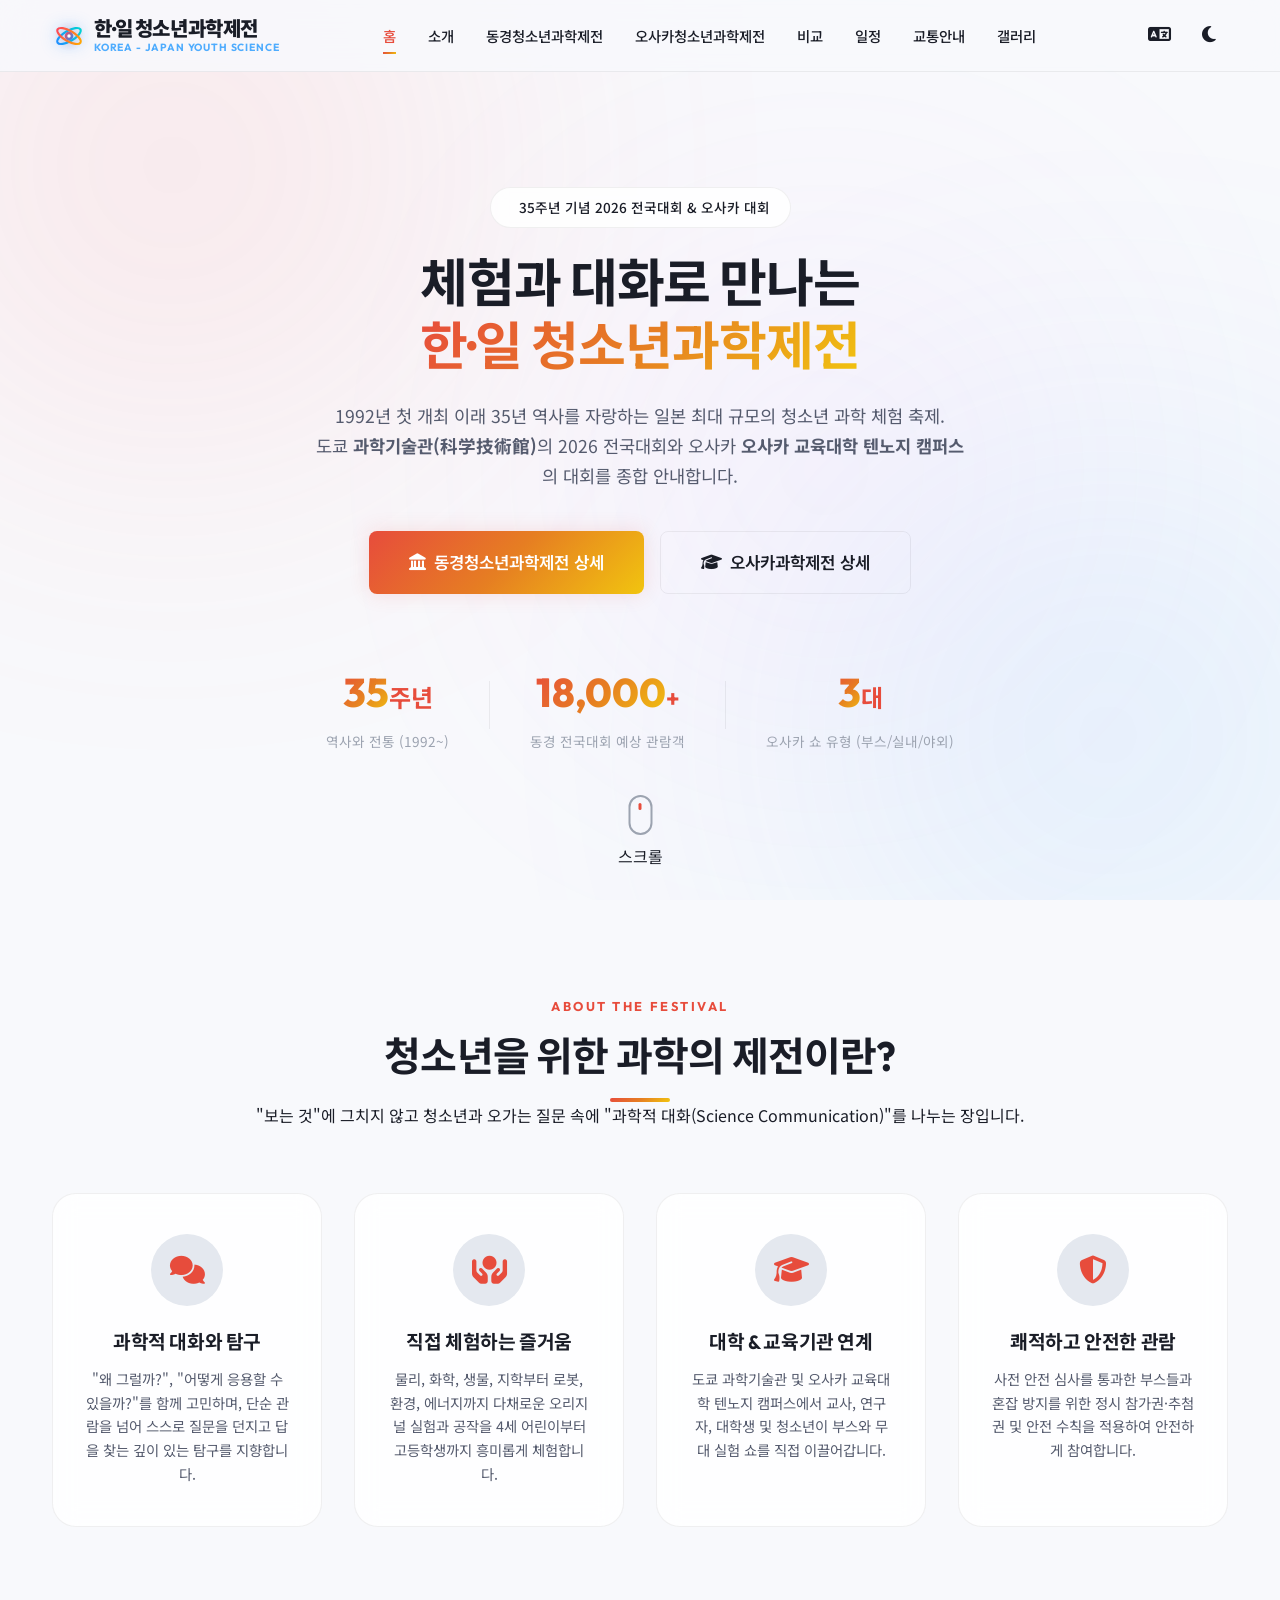
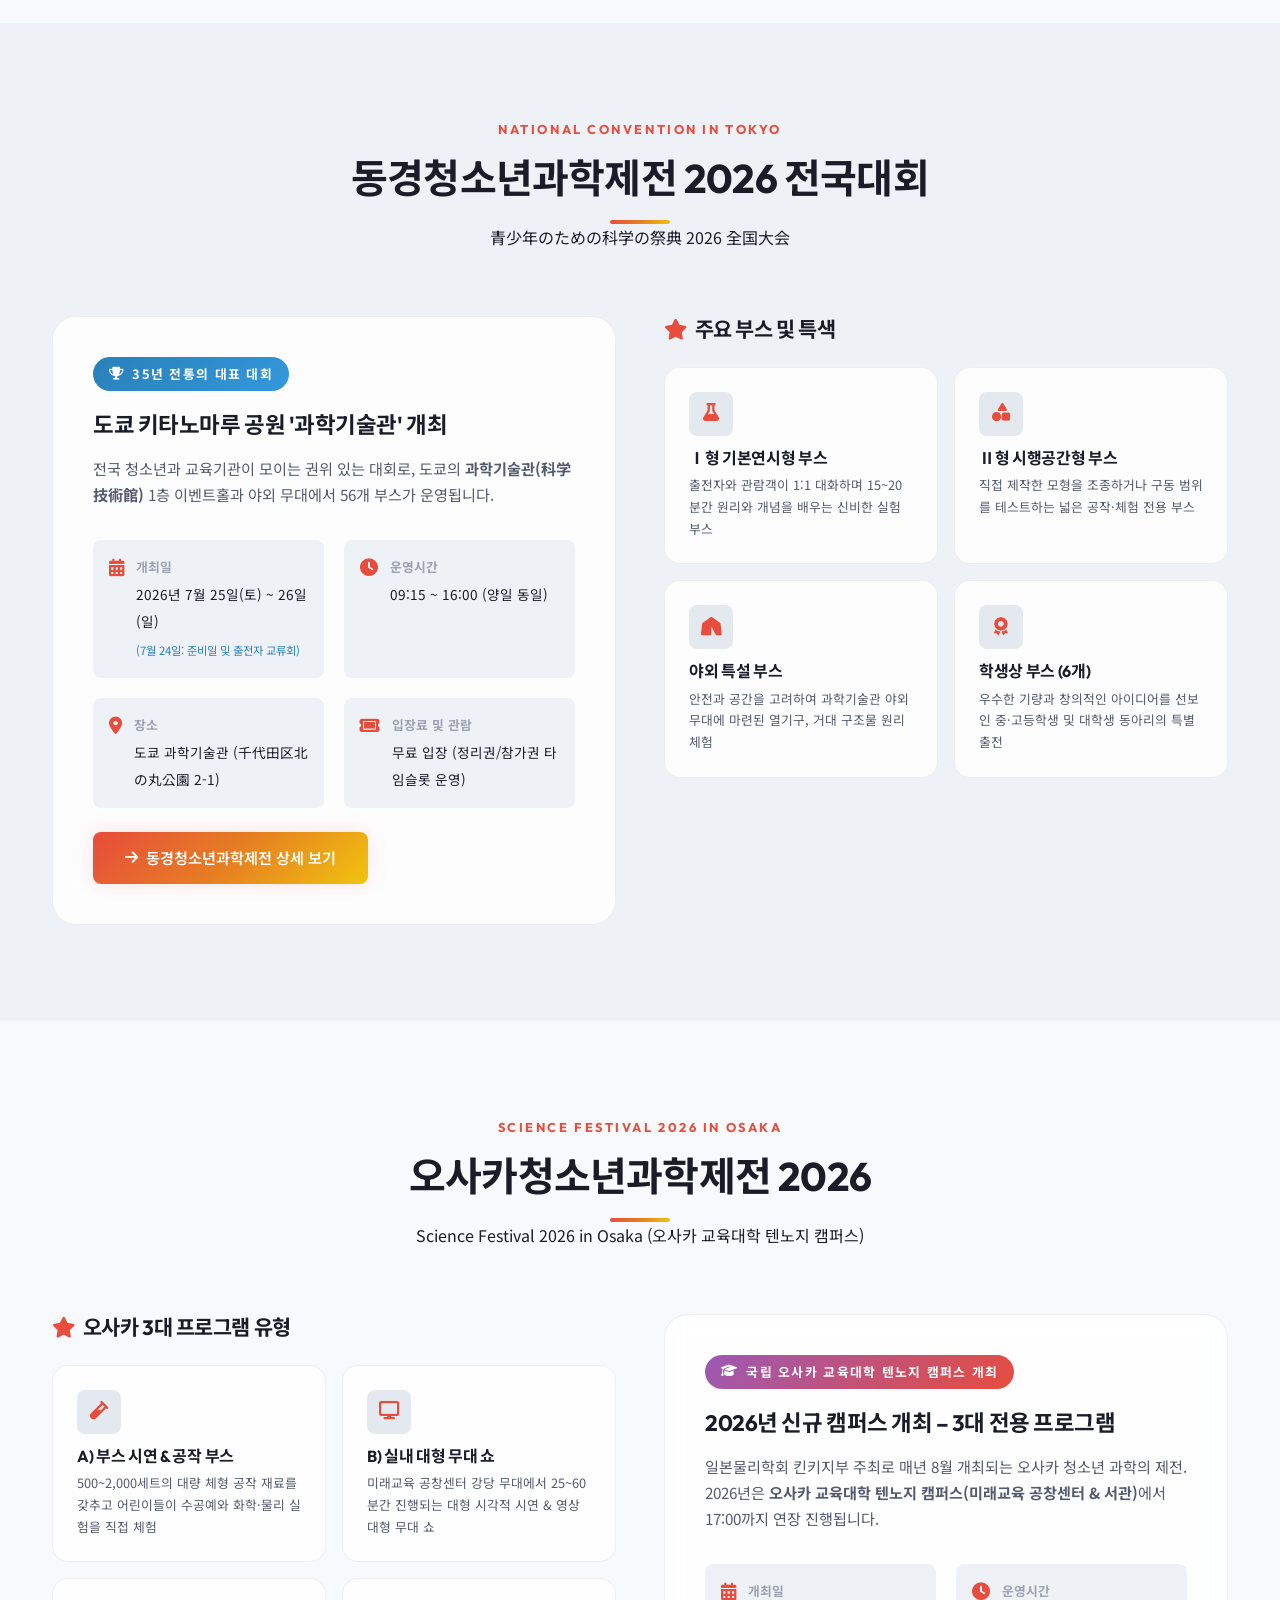
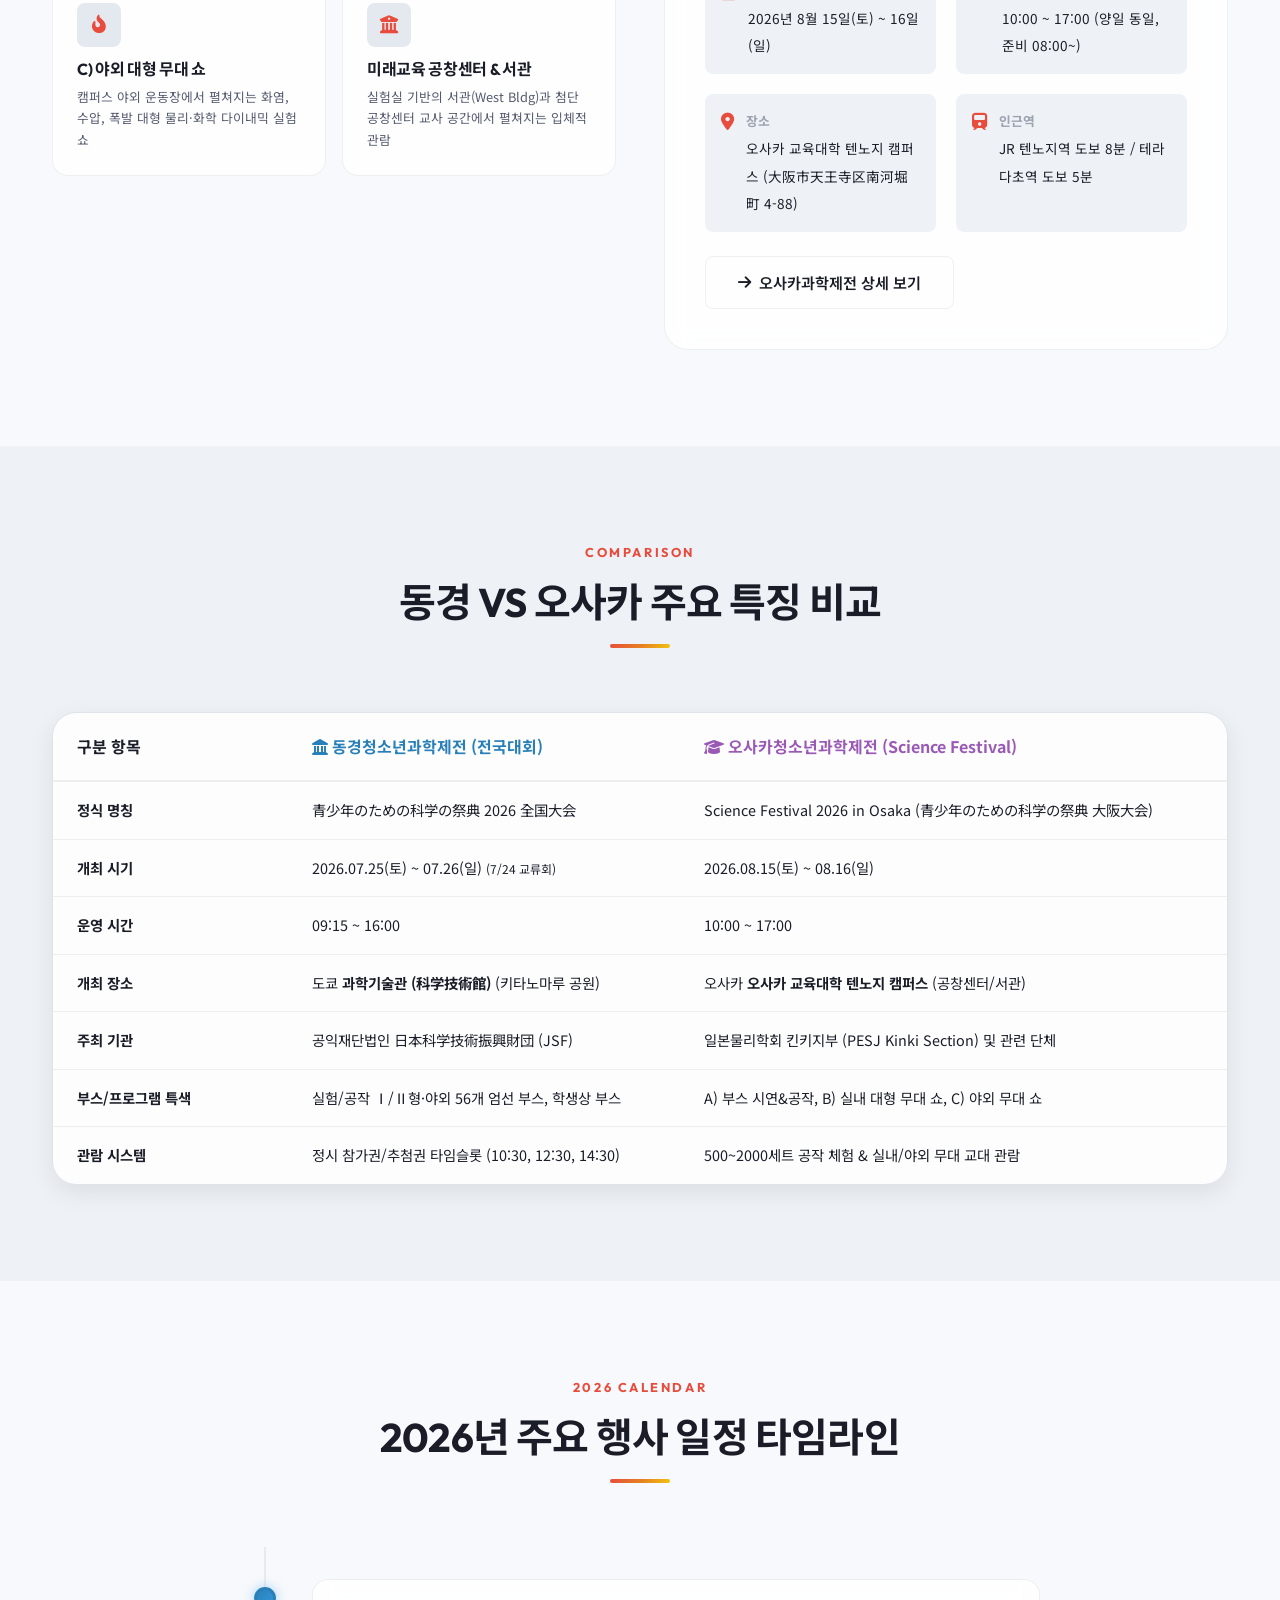
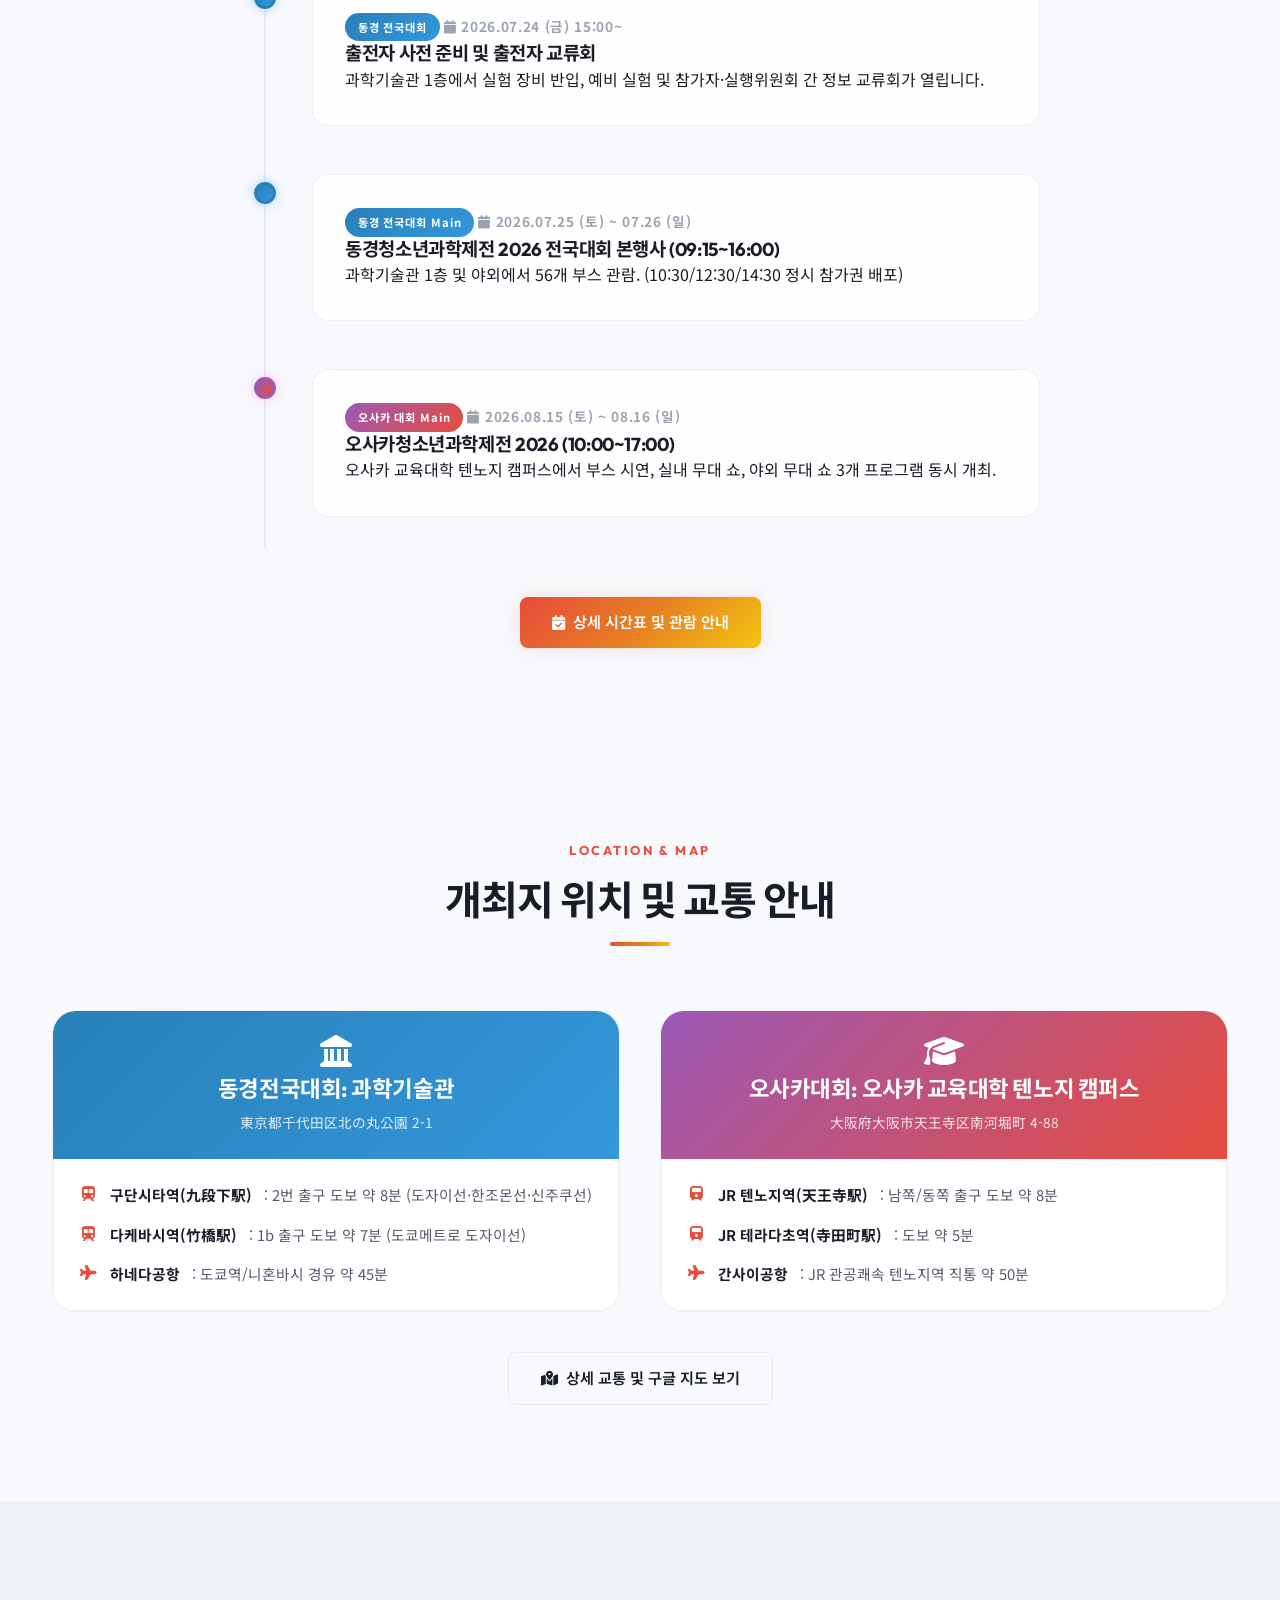
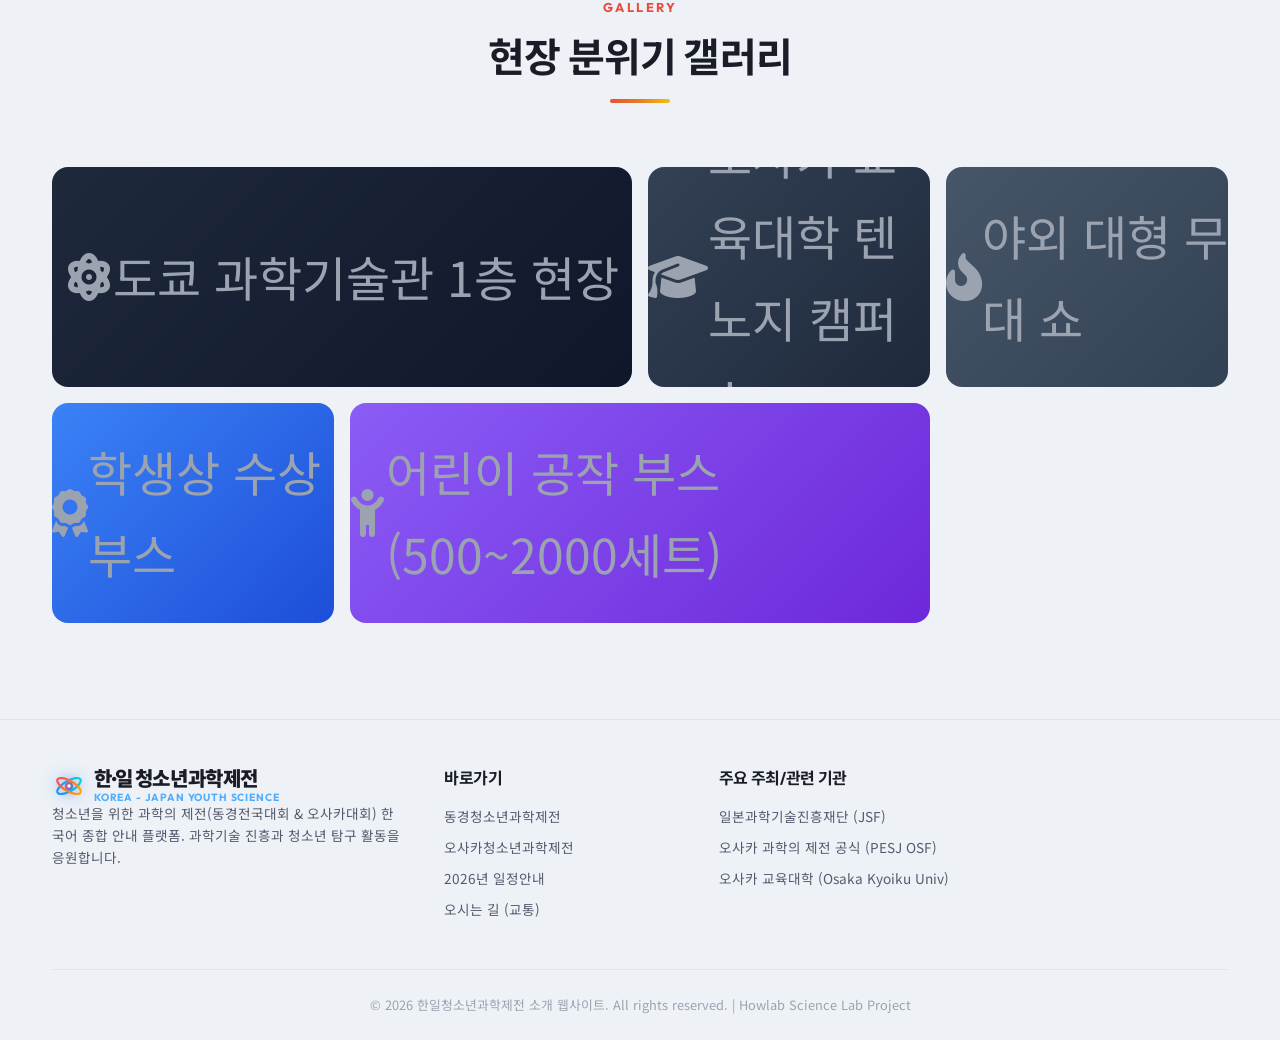
==== commit cd7b21ba: "feat: Change default theme from dark to light (day mode)" ====
--- a/index.html
+++ b/index.html
@@ -11,7 +11,7 @@
     <link rel="stylesheet" href="https://cdnjs.cloudflare.com/ajax/libs/font-awesome/6.5.0/css/all.min.css">
     <link rel="stylesheet" href="css/style.css">
 </head>
-<body class="dark-theme">
+<body class="light-theme">
     <!-- Header -->
     <header id="main-header" class="header">
         <div class="container nav-container">
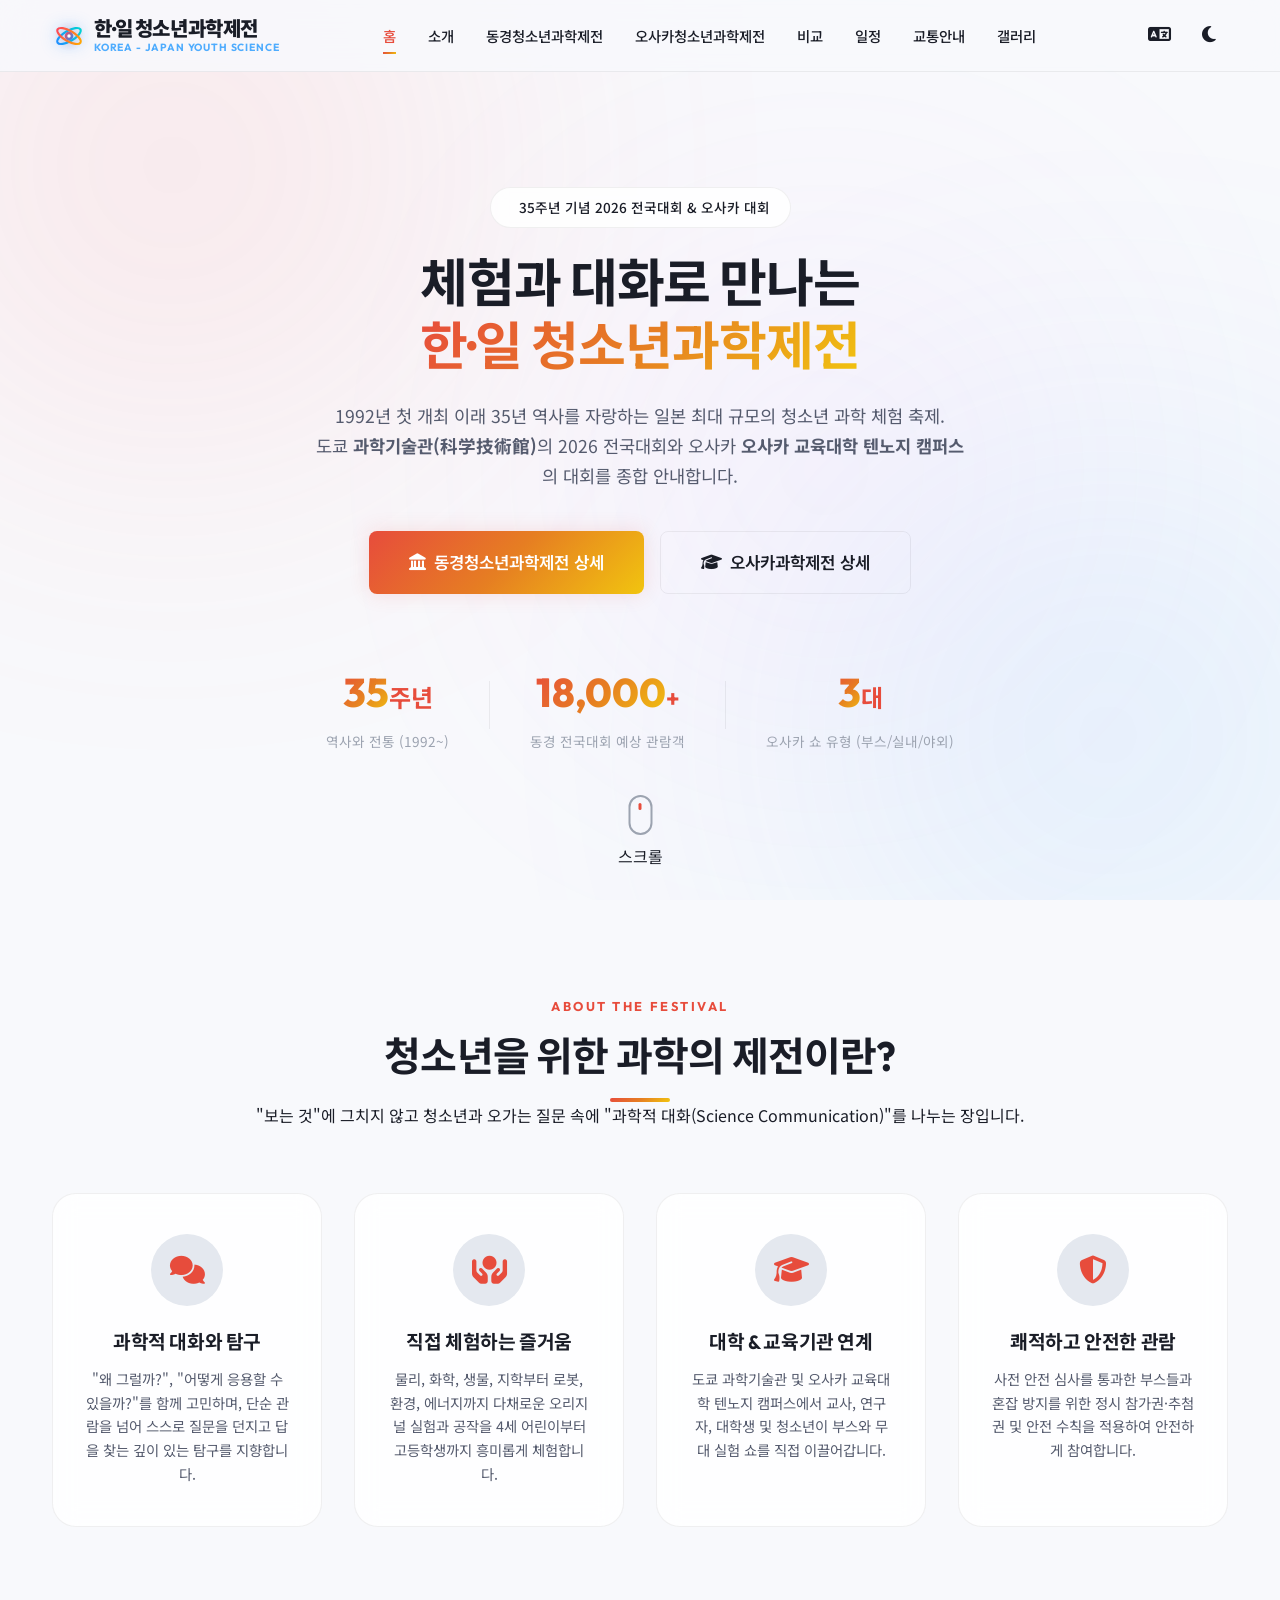
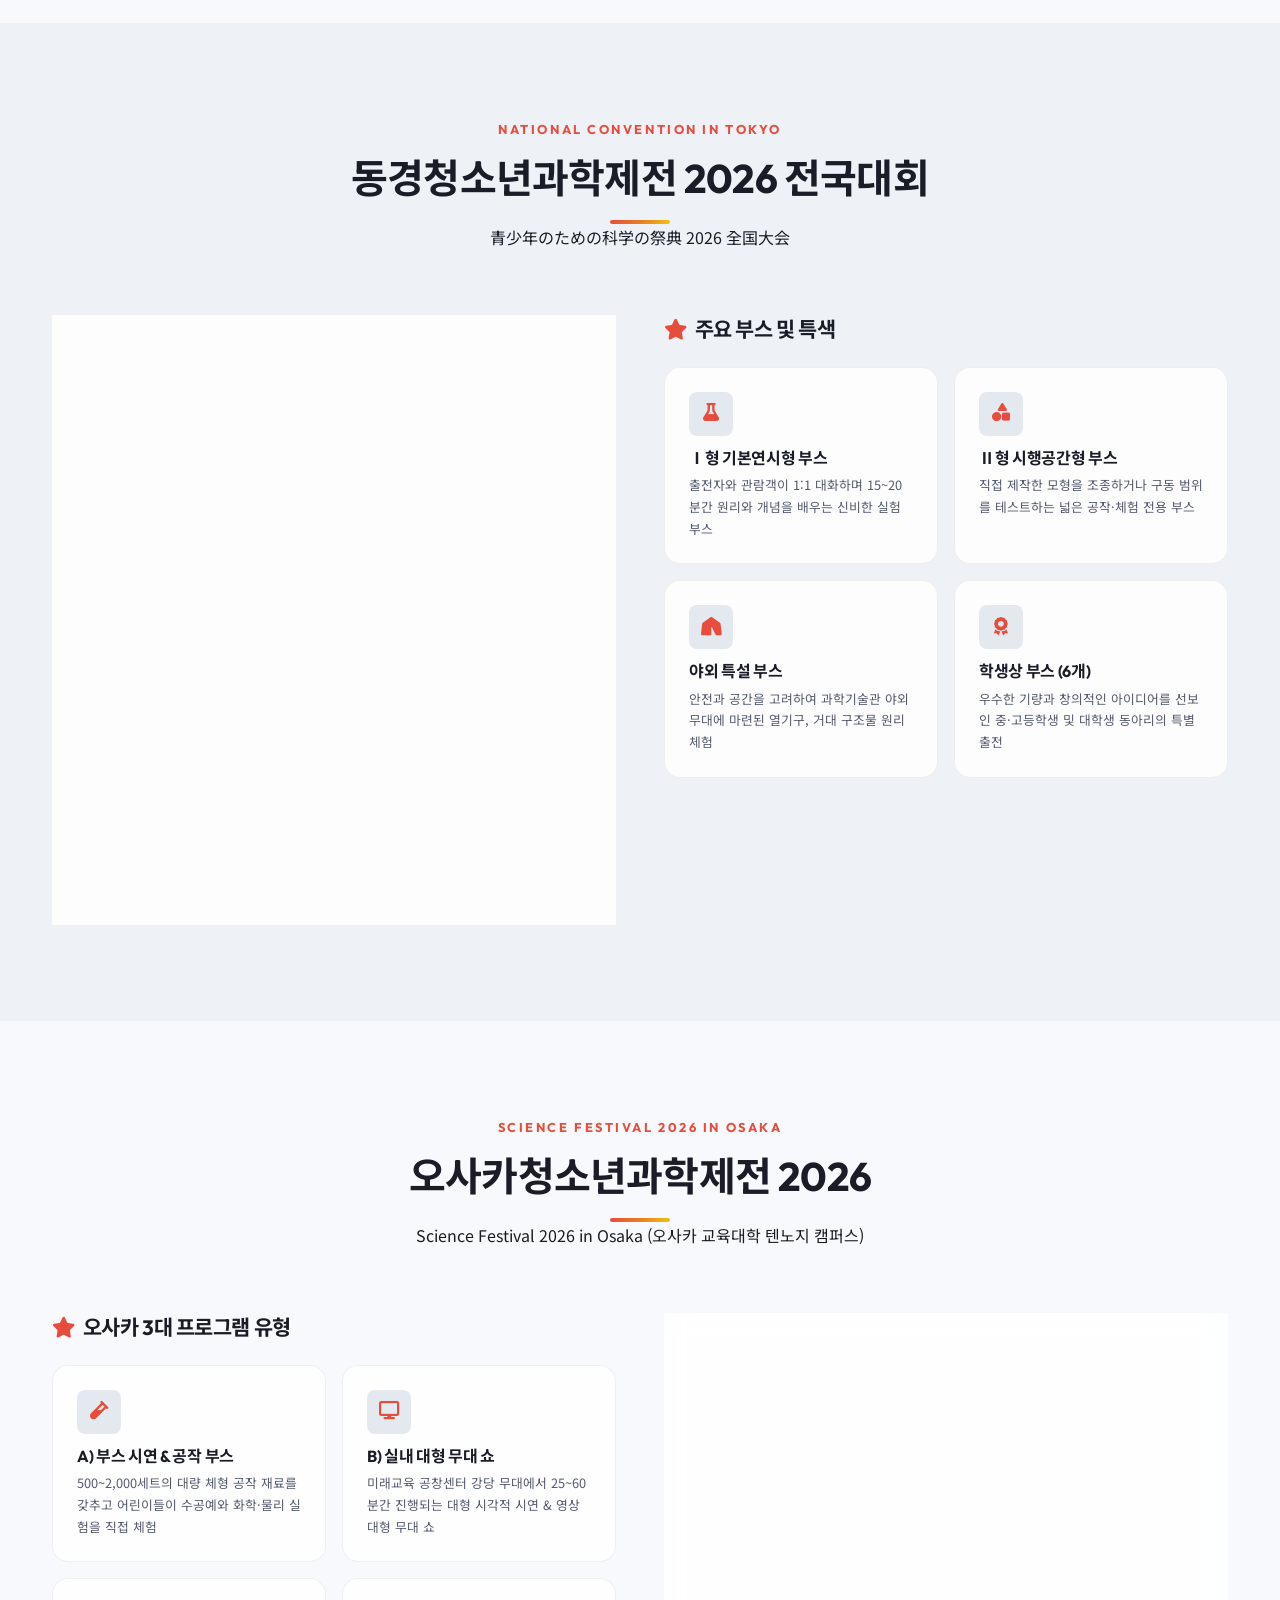
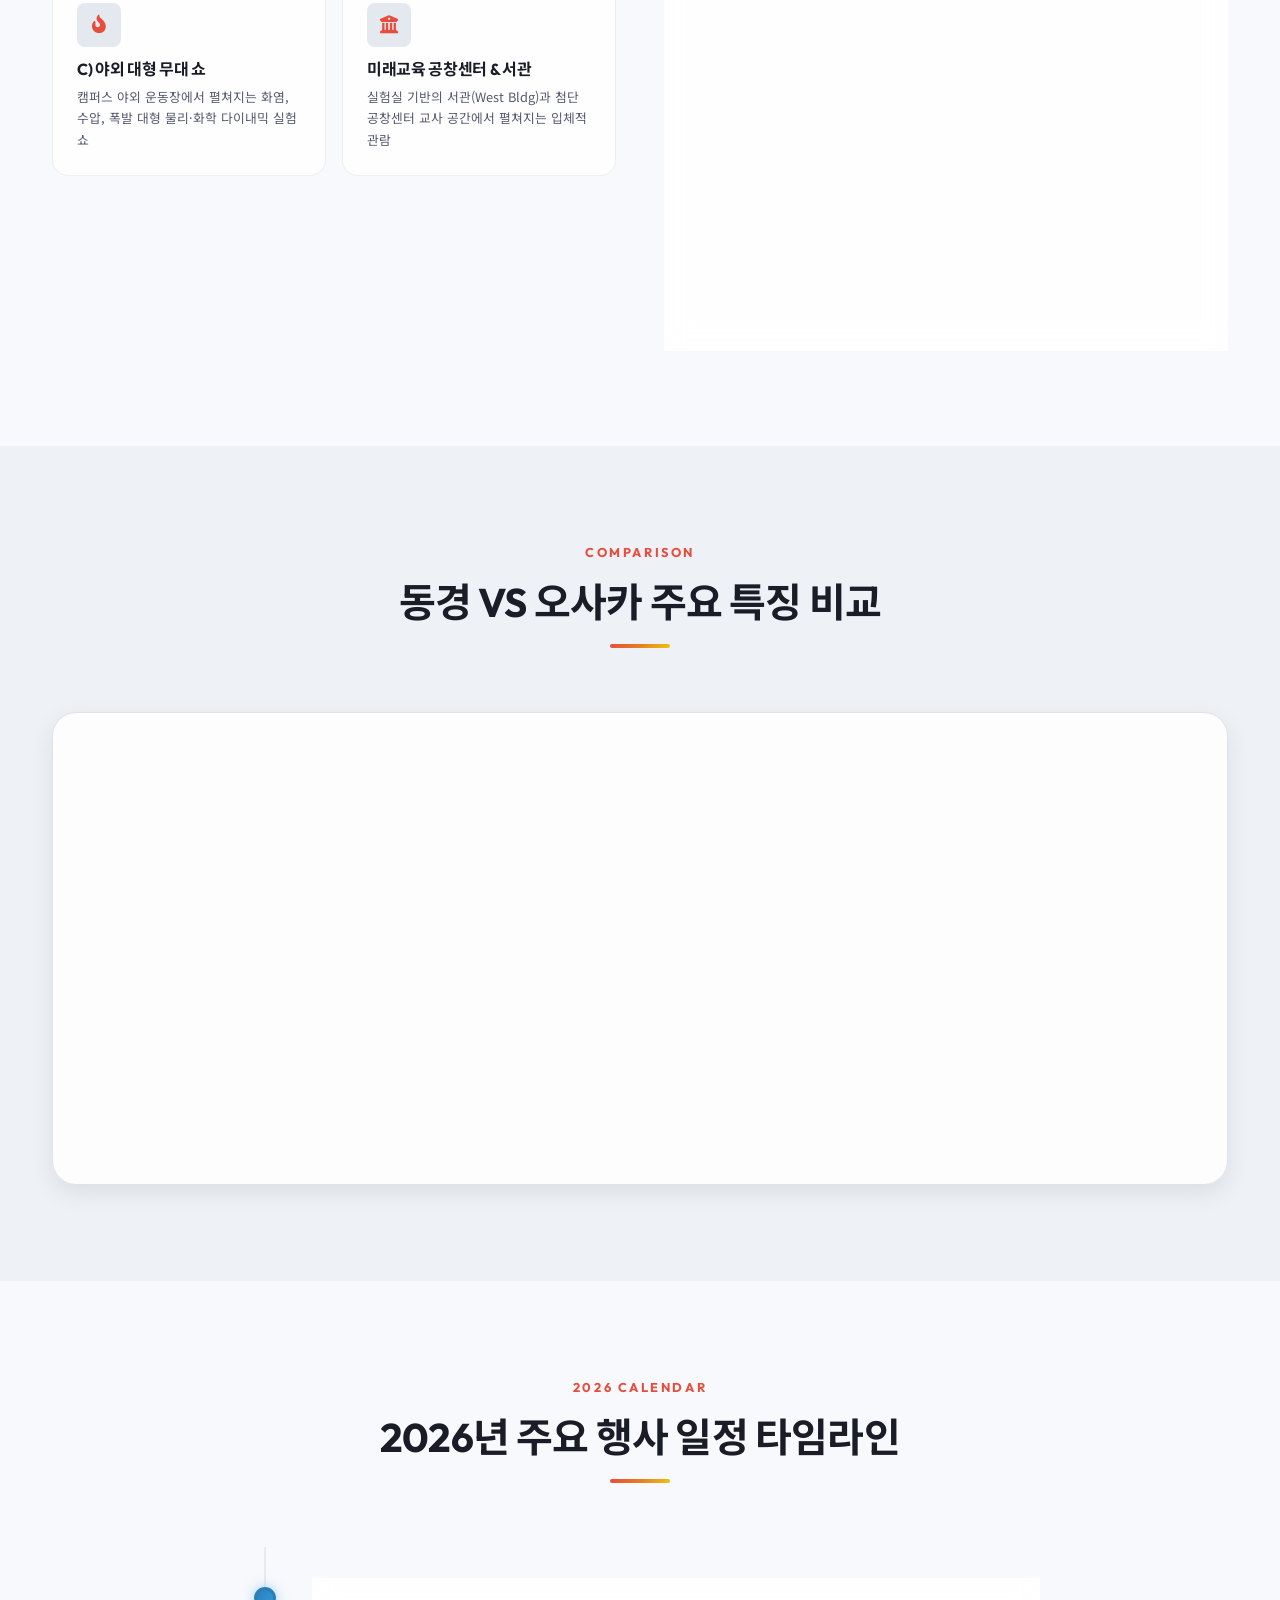
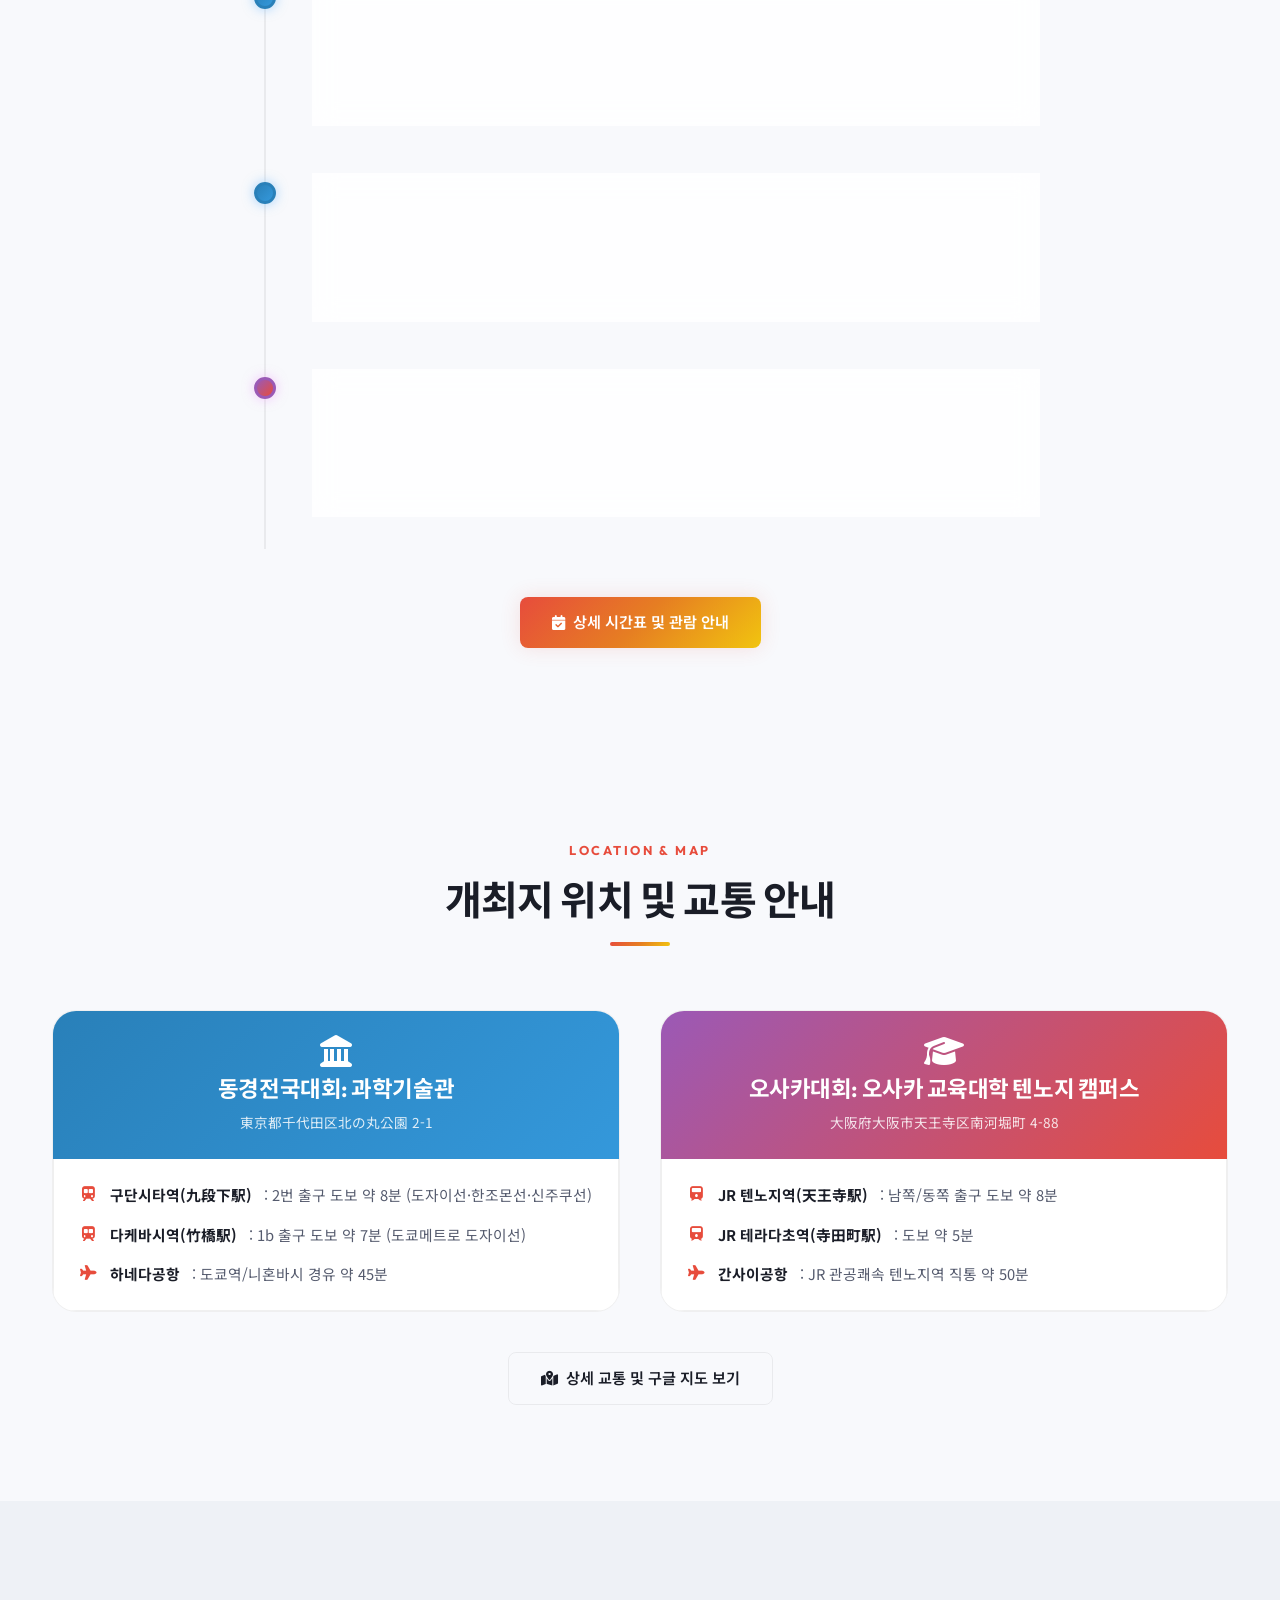
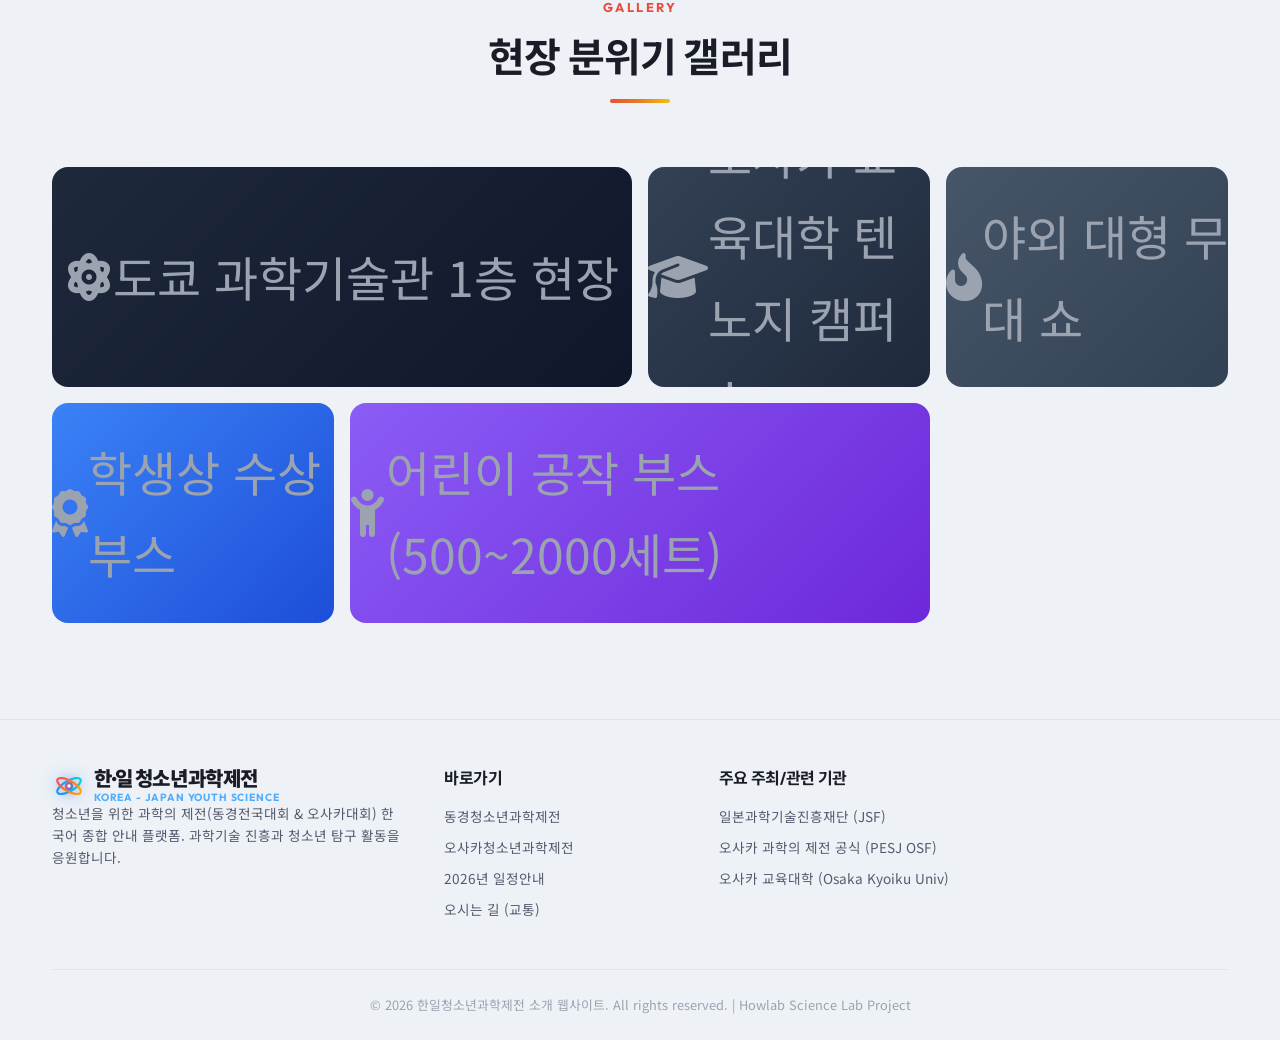
==== commit 7de26205: "seo: Update title in index.html as requested by user" ====
--- a/index.html
+++ b/index.html
@@ -1,16 +1,48 @@
 <!DOCTYPE html>
 <html lang="ko">
+
 <head>
     <meta charset="UTF-8">
     <meta name="viewport" content="width=device-width, initial-scale=1.0">
-    <meta name="description" content="2026년 청소년을 위한 과학의 제전 전국대회(동경청소년과학제전 @ 과학기술관) & 오사카 청소년 과학의 제전(Science Festival 2026 in Osaka @ 오사카 교육대학) 종합 안내 웹사이트">
-    <title>한일청소년과학제전 | 동경청소년과학제전 & 오사카청소년과학제전</title>
+    <meta name="description" content="한일청소년과학제전 공식 안내 사이트. 동경전국대회 및 오사카과학제전의 상세한 역사와 2026년 최신 일정을 확인해 보세요.">
+    <title>청소년을 위한 과학의 제전 종합 안내 웹사이트. 과학제전의 상세한 역사와 최신 일정을 확인해 보세요.</title>
+
+    <!-- Naver Search Advisor Verification -->
+    <meta name="naver-site-verification" content="3a52083697c7e3dda09f9de91fa4d24287bd6793" />
+
+    <!-- SEO Optimization -->
+    <link rel="canonical" href="https://korea-japan-science-festival.vercel.app/">
+
+    <!-- Open Graph (Naver / Kakao / Facebook) -->
+    <meta property="og:type" content="website">
+    <meta property="og:title" content="한일청소년과학제전 | 과학제전 2026 종합 안내">
+    <meta property="og:description"
+        content="2026 동경청소년과학제전 전국대회 및 오사카과학제전 개최 일정, 전시장 정보 및 분위기 갤러리를 제공하는 과학제전 한국어 안내 사이트입니다.">
+    <meta property="og:image"
+        content="https://korea-japan-science-festival.vercel.app/images/tokyo_2026_cartoon/20260724_134144_cartoon.png">
+    <meta property="og:url" content="https://korea-japan-science-festival.vercel.app/">
+
+    <!-- Naver structured data markup -->
+    <script type="application/ld+json">
+    {
+      "@context": "https://schema.org",
+      "@type": "WebSite",
+      "name": "한일청소년과학제전",
+      "alternateName": "과학제전",
+      "url": "https://korea-japan-science-festival.vercel.app/"
+    }
+    </script>
+
+    <!-- Google Fonts -->
     <link rel="preconnect" href="https://fonts.googleapis.com">
     <link rel="preconnect" href="https://fonts.gstatic.com" crossorigin>
-    <link href="https://fonts.googleapis.com/css2?family=Noto+Sans+KR:wght@300;400;500;700;900&family=Outfit:wght@300;400;500;600;700;800&display=swap" rel="stylesheet">
+    <link
+        href="https://fonts.googleapis.com/css2?family=Noto+Sans+KR:wght@300;400;500;700;900&family=Outfit:wght@300;400;500;600;700;800&display=swap"
+        rel="stylesheet">
     <link rel="stylesheet" href="https://cdnjs.cloudflare.com/ajax/libs/font-awesome/6.5.0/css/all.min.css">
     <link rel="stylesheet" href="css/style.css">
 </head>
+
 <body class="light-theme">
     <!-- Header -->
     <header id="main-header" class="header">
@@ -18,27 +50,32 @@
             <a href="index.html" class="logo" id="nav-logo">
                 <div class="logo-icon-svg">
                     <svg width="34" height="34" viewBox="0 0 36 36" fill="none" xmlns="http://www.w3.org/2000/svg">
-                        <circle cx="18" cy="18" r="16" fill="url(#logoGlow1)" opacity="0.2"/>
-                        <ellipse cx="18" cy="18" rx="14" ry="5.5" stroke="url(#blueGrad1)" stroke-width="2.2" transform="rotate(-30 18 18)"/>
-                        <ellipse cx="18" cy="18" rx="14" ry="5.5" stroke="url(#redGrad1)" stroke-width="2.2" transform="rotate(30 18 18)"/>
-                        <circle cx="18" cy="18" r="4.5" fill="url(#coreGrad1)"/>
-                        <circle cx="18" cy="18" r="1.8" fill="#FFFFFF"/>
+                        <circle cx="18" cy="18" r="16" fill="url(#logoGlow1)" opacity="0.2" />
+                        <ellipse cx="18" cy="18" rx="14" ry="5.5" stroke="url(#blueGrad1)" stroke-width="2.2"
+                            transform="rotate(-30 18 18)" />
+                        <ellipse cx="18" cy="18" rx="14" ry="5.5" stroke="url(#redGrad1)" stroke-width="2.2"
+                            transform="rotate(30 18 18)" />
+                        <circle cx="18" cy="18" r="4.5" fill="url(#coreGrad1)" />
+                        <circle cx="18" cy="18" r="1.8" fill="#FFFFFF" />
                         <defs>
-                            <radialGradient id="logoGlow1" cx="0" cy="0" r="1" gradientUnits="userSpaceOnUse" gradientTransform="translate(18 18) scale(16)">
-                                <stop stop-color="#4facfe"/>
-                                <stop offset="1" stop-color="#ff4757" stop-opacity="0"/>
+                            <radialGradient id="logoGlow1" cx="0" cy="0" r="1" gradientUnits="userSpaceOnUse"
+                                gradientTransform="translate(18 18) scale(16)">
+                                <stop stop-color="#4facfe" />
+                                <stop offset="1" stop-color="#ff4757" stop-opacity="0" />
                             </radialGradient>
                             <linearGradient id="redGrad1" x1="4" y1="18" x2="32" y2="18" gradientUnits="userSpaceOnUse">
-                                <stop stop-color="#ff4757"/>
-                                <stop offset="1" stop-color="#ffa502"/>
+                                <stop stop-color="#ff4757" />
+                                <stop offset="1" stop-color="#ffa502" />
                             </linearGradient>
-                            <linearGradient id="blueGrad1" x1="4" y1="18" x2="32" y2="18" gradientUnits="userSpaceOnUse">
-                                <stop stop-color="#1e90ff"/>
-                                <stop offset="1" stop-color="#00d2d3"/>
+                            <linearGradient id="blueGrad1" x1="4" y1="18" x2="32" y2="18"
+                                gradientUnits="userSpaceOnUse">
+                                <stop stop-color="#1e90ff" />
+                                <stop offset="1" stop-color="#00d2d3" />
                             </linearGradient>
-                            <linearGradient id="coreGrad1" x1="13.5" y1="13.5" x2="22.5" y2="22.5" gradientUnits="userSpaceOnUse">
-                                <stop stop-color="#ff4757"/>
-                                <stop offset="1" stop-color="#1e90ff"/>
+                            <linearGradient id="coreGrad1" x1="13.5" y1="13.5" x2="22.5" y2="22.5"
+                                gradientUnits="userSpaceOnUse">
+                                <stop stop-color="#ff4757" />
+                                <stop offset="1" stop-color="#1e90ff" />
                             </linearGradient>
                         </defs>
                     </svg>
@@ -57,13 +94,16 @@
                     <li><a href="#compare" class="nav-link">비교</a></li>
                     <li><a href="#schedule" class="nav-link">일정</a></li>
                     <li><a href="#access" class="nav-link">교통안내</a></li>
-                    <li><a href="#gallery" class="nav-link">갤러리</a></li>
+                    <li><a href="pages/gallery.html" class="nav-link">갤러리</a></li>
                 </ul>
             </nav>
             <div class="nav-actions">
-                <button id="lang-toggle" class="icon-btn" aria-label="언어 전환" title="한국어/日本語"><i class="fa-solid fa-language"></i></button>
-                <button id="theme-toggle" class="icon-btn" aria-label="테마 변경" title="다크/라이트 모드"><i class="fa-solid fa-moon"></i></button>
-                <button id="mobile-menu-btn" class="mobile-menu-btn" aria-label="메뉴 열기"><i class="fa-solid fa-bars"></i></button>
+                <button id="lang-toggle" class="icon-btn" aria-label="언어 전환" title="한국어/日本語"><i
+                        class="fa-solid fa-language"></i></button>
+                <button id="theme-toggle" class="icon-btn" aria-label="테마 변경" title="다크/라이트 모드"><i
+                        class="fa-solid fa-moon"></i></button>
+                <button id="mobile-menu-btn" class="mobile-menu-btn" aria-label="메뉴 열기"><i
+                        class="fa-solid fa-bars"></i></button>
             </div>
         </div>
     </header>
@@ -78,7 +118,7 @@
             <li><a href="#compare" class="mobile-nav-link">비교</a></li>
             <li><a href="#schedule" class="mobile-nav-link">일정</a></li>
             <li><a href="#access" class="mobile-nav-link">교통안내</a></li>
-            <li><a href="#gallery" class="mobile-nav-link">갤러리</a></li>
+            <li><a href="pages/gallery.html" class="mobile-nav-link">갤러리</a></li>
         </ul>
     </div>
 
@@ -89,7 +129,7 @@
             <div class="hero-glow hero-glow-1"></div>
             <div class="hero-glow hero-glow-2"></div>
             <div class="hero-glow hero-glow-3"></div>
-            
+
             <div class="container hero-container">
                 <div class="hero-content">
                     <div class="badge reveal-fade">
@@ -101,7 +141,8 @@
                     </h1>
                     <p class="hero-description reveal-fade">
                         1992년 첫 개최 이래 35년 역사를 자랑하는 일본 최대 규모의 청소년 과학 체험 축제.<br>
-                        도쿄 <strong>과학기술관(科学技術館)</strong>의 2026 전국대회와 오사카 <strong>오사카 교육대학 텐노지 캠퍼스</strong>의 대회를 종합 안내합니다.
+                        도쿄 <strong>과학기술관(科学技術館)</strong>의 2026 전국대회와 오사카 <strong>오사카 교육대학 텐노지 캠퍼스</strong>의 대회를 종합
+                        안내합니다.
                     </p>
                     <div class="hero-actions reveal-fade">
                         <a href="pages/tokyo.html" class="btn btn-primary btn-lg">
@@ -129,9 +170,11 @@
                     </div>
                 </div>
             </div>
-            
+
             <a href="#about" class="scroll-indicator" aria-label="스크롤 아래로">
-                <div class="mouse-icon"><div class="wheel"></div></div>
+                <div class="mouse-icon">
+                    <div class="wheel"></div>
+                </div>
                 <span>스크롤</span>
             </a>
         </section>
@@ -201,15 +244,17 @@
                         </div>
                         <h3>도쿄 키타노마루 공원 '과학기술관' 개최</h3>
                         <p class="festival-desc">
-                            전국 청소년과 교육기관이 모이는 권위 있는 대회로, 도쿄의 <strong>과학기술관(科学技術館)</strong> 1층 이벤트홀과 야외 무대에서 56개 부스가 운영됩니다.
+                            전국 청소년과 교육기관이 모이는 권위 있는 대회로, 도쿄의 <strong>과학기술관(科学技術館)</strong> 1층 이벤트홀과 야외 무대에서 56개 부스가
+                            운영됩니다.
                         </p>
-                        
+
                         <div class="festival-details-grid">
                             <div class="detail-item">
                                 <i class="fa-solid fa-calendar-days"></i>
                                 <div>
                                     <strong>개최일</strong>
-                                    <span>2026년 7월 25일(토) ~ 26일(일) <br><small style="color:var(--accent-tokyo);">(7월 24일: 준비일 및 출전자 교류회)</small></span>
+                                    <span>2026년 7월 25일(토) ~ 26일(일) <br><small style="color:var(--accent-tokyo);">(7월
+                                            24일: 준비일 및 출전자 교류회)</small></span>
                                 </div>
                             </div>
                             <div class="detail-item">
@@ -286,7 +331,8 @@
                         </div>
                         <h3>2026년 신규 캠퍼스 개최 – 3대 전용 프로그램</h3>
                         <p class="festival-desc">
-                            일본물리학회 킨키지부 주최로 매년 8월 개최되는 오사카 청소년 과학의 제전. 2026년은 <strong>오사카 교육대학 텐노지 캠퍼스(미래교육 공창센터 & 서관)</strong>에서 17:00까지 연장 진행됩니다.
+                            일본물리학회 킨키지부 주최로 매년 8월 개최되는 오사카 청소년 과학의 제전. 2026년은 <strong>오사카 교육대학 텐노지 캠퍼스(미래교육 공창센터 &
+                                서관)</strong>에서 17:00까지 연장 진행됩니다.
                         </p>
 
                         <div class="festival-details-grid">
@@ -369,7 +415,8 @@
                             <tr>
                                 <th>구분 항목</th>
                                 <th class="tokyo-col"><i class="fa-solid fa-landmark"></i> 동경청소년과학제전 (전국대회)</th>
-                                <th class="osaka-col"><i class="fa-solid fa-graduation-cap"></i> 오사카청소년과학제전 (Science Festival)</th>
+                                <th class="osaka-col"><i class="fa-solid fa-graduation-cap"></i> 오사카청소년과학제전 (Science
+                                    Festival)</th>
                             </tr>
                         </thead>
                         <tbody>
@@ -428,7 +475,8 @@
                         <div class="timeline-dot tokyo-dot"></div>
                         <div class="timeline-content">
                             <span class="timeline-badge tokyo-badge">동경 전국대회</span>
-                            <span class="timeline-date"><i class="fa-solid fa-calendar"></i> 2026.07.24 (금) 15:00~</span>
+                            <span class="timeline-date"><i class="fa-solid fa-calendar"></i> 2026.07.24 (금)
+                                15:00~</span>
                             <h3>출전자 사전 준비 및 출전자 교류회</h3>
                             <p>과학기술관 1층에서 실험 장비 반입, 예비 실험 및 참가자·실행위원회 간 정보 교류회가 열립니다.</p>
                         </div>
@@ -438,7 +486,8 @@
                         <div class="timeline-dot tokyo-dot"></div>
                         <div class="timeline-content">
                             <span class="timeline-badge tokyo-badge">동경 전국대회 Main</span>
-                            <span class="timeline-date"><i class="fa-solid fa-calendar"></i> 2026.07.25 (토) ~ 07.26 (일)</span>
+                            <span class="timeline-date"><i class="fa-solid fa-calendar"></i> 2026.07.25 (토) ~ 07.26
+                                (일)</span>
                             <h3>동경청소년과학제전 2026 전국대회 본행사 (09:15~16:00)</h3>
                             <p>과학기술관 1층 및 야외에서 56개 부스 관람. (10:30/12:30/14:30 정시 참가권 배포)</p>
                         </div>
@@ -448,7 +497,8 @@
                         <div class="timeline-dot osaka-dot"></div>
                         <div class="timeline-content">
                             <span class="timeline-badge osaka-badge">오사카 대회 Main</span>
-                            <span class="timeline-date"><i class="fa-solid fa-calendar"></i> 2026.08.15 (토) ~ 08.16 (일)</span>
+                            <span class="timeline-date"><i class="fa-solid fa-calendar"></i> 2026.08.15 (토) ~ 08.16
+                                (일)</span>
                             <h3>오사카청소년과학제전 2026 (10:00~17:00)</h3>
                             <p>오사카 교육대학 텐노지 캠퍼스에서 부스 시연, 실내 무대 쇼, 야외 무대 쇼 3개 프로그램 동시 개최.</p>
                         </div>
@@ -481,8 +531,10 @@
                         </div>
                         <div class="access-card-body">
                             <ul class="access-routes">
-                                <li><i class="fa-solid fa-train-subway"></i> <strong>구단시타역(九段下駅)</strong>: 2번 출구 도보 약 8분 (도자이선·한조몬선·신주쿠선)</li>
-                                <li><i class="fa-solid fa-train-subway"></i> <strong>다케바시역(竹橋駅)</strong>: 1b 출구 도보 약 7분 (도쿄메트로 도자이선)</li>
+                                <li><i class="fa-solid fa-train-subway"></i> <strong>구단시타역(九段下駅)</strong>: 2번 출구 도보 약 8분
+                                    (도자이선·한조몬선·신주쿠선)</li>
+                                <li><i class="fa-solid fa-train-subway"></i> <strong>다케바시역(竹橋駅)</strong>: 1b 출구 도보 약 7분
+                                    (도쿄메트로 도자이선)</li>
                                 <li><i class="fa-solid fa-plane"></i> <strong>하네다공항</strong>: 도쿄역/니혼바시 경유 약 45분</li>
                             </ul>
                         </div>
@@ -496,7 +548,8 @@
                         </div>
                         <div class="access-card-body">
                             <ul class="access-routes">
-                                <li><i class="fa-solid fa-train"></i> <strong>JR 텐노지역(天王寺駅)</strong>: 남쪽/동쪽 출구 도보 약 8분</li>
+                                <li><i class="fa-solid fa-train"></i> <strong>JR 텐노지역(天王寺駅)</strong>: 남쪽/동쪽 출구 도보 약 8분
+                                </li>
                                 <li><i class="fa-solid fa-train"></i> <strong>JR 테라다초역(寺田町駅)</strong>: 도보 약 5분</li>
                                 <li><i class="fa-solid fa-plane"></i> <strong>간사이공항</strong>: JR 관공쾌속 텐노지역 직통 약 50분</li>
                             </ul>
@@ -532,7 +585,7 @@
                             <p>실험·공작 체험에 열중하는 관람객들과 청소년들</p>
                         </div>
                     </div>
-                    
+
                     <div class="gallery-item reveal-fade">
                         <div class="gallery-placeholder" style="background: linear-gradient(135deg, #334155, #1e293b);">
                             <i class="fa-solid fa-graduation-cap"></i>
@@ -588,28 +641,35 @@
                 <div class="footer-brand">
                     <a href="index.html" class="logo">
                         <div class="logo-icon-svg">
-                            <svg width="34" height="34" viewBox="0 0 36 36" fill="none" xmlns="http://www.w3.org/2000/svg">
-                                <circle cx="18" cy="18" r="16" fill="url(#logoGlowF)" opacity="0.2"/>
-                                <ellipse cx="18" cy="18" rx="14" ry="5.5" stroke="url(#blueGradF)" stroke-width="2.2" transform="rotate(-30 18 18)"/>
-                                <ellipse cx="18" cy="18" rx="14" ry="5.5" stroke="url(#redGradF)" stroke-width="2.2" transform="rotate(30 18 18)"/>
-                                <circle cx="18" cy="18" r="4.5" fill="url(#coreGradF)"/>
-                                <circle cx="18" cy="18" r="1.8" fill="#FFFFFF"/>
+                            <svg width="34" height="34" viewBox="0 0 36 36" fill="none"
+                                xmlns="http://www.w3.org/2000/svg">
+                                <circle cx="18" cy="18" r="16" fill="url(#logoGlowF)" opacity="0.2" />
+                                <ellipse cx="18" cy="18" rx="14" ry="5.5" stroke="url(#blueGradF)" stroke-width="2.2"
+                                    transform="rotate(-30 18 18)" />
+                                <ellipse cx="18" cy="18" rx="14" ry="5.5" stroke="url(#redGradF)" stroke-width="2.2"
+                                    transform="rotate(30 18 18)" />
+                                <circle cx="18" cy="18" r="4.5" fill="url(#coreGradF)" />
+                                <circle cx="18" cy="18" r="1.8" fill="#FFFFFF" />
                                 <defs>
-                                    <radialGradient id="logoGlowF" cx="0" cy="0" r="1" gradientUnits="userSpaceOnUse" gradientTransform="translate(18 18) scale(16)">
-                                        <stop stop-color="#4facfe"/>
-                                        <stop offset="1" stop-color="#ff4757" stop-opacity="0"/>
+                                    <radialGradient id="logoGlowF" cx="0" cy="0" r="1" gradientUnits="userSpaceOnUse"
+                                        gradientTransform="translate(18 18) scale(16)">
+                                        <stop stop-color="#4facfe" />
+                                        <stop offset="1" stop-color="#ff4757" stop-opacity="0" />
                                     </radialGradient>
-                                    <linearGradient id="redGradF" x1="4" y1="18" x2="32" y2="18" gradientUnits="userSpaceOnUse">
-                                        <stop stop-color="#ff4757"/>
-                                        <stop offset="1" stop-color="#ffa502"/>
+                                    <linearGradient id="redGradF" x1="4" y1="18" x2="32" y2="18"
+                                        gradientUnits="userSpaceOnUse">
+                                        <stop stop-color="#ff4757" />
+                                        <stop offset="1" stop-color="#ffa502" />
                                     </linearGradient>
-                                    <linearGradient id="blueGradF" x1="4" y1="18" x2="32" y2="18" gradientUnits="userSpaceOnUse">
-                                        <stop stop-color="#1e90ff"/>
-                                        <stop offset="1" stop-color="#00d2d3"/>
+                                    <linearGradient id="blueGradF" x1="4" y1="18" x2="32" y2="18"
+                                        gradientUnits="userSpaceOnUse">
+                                        <stop stop-color="#1e90ff" />
+                                        <stop offset="1" stop-color="#00d2d3" />
                                     </linearGradient>
-                                    <linearGradient id="coreGradF" x1="13.5" y1="13.5" x2="22.5" y2="22.5" gradientUnits="userSpaceOnUse">
-                                        <stop stop-color="#ff4757"/>
-                                        <stop offset="1" stop-color="#1e90ff"/>
+                                    <linearGradient id="coreGradF" x1="13.5" y1="13.5" x2="22.5" y2="22.5"
+                                        gradientUnits="userSpaceOnUse">
+                                        <stop stop-color="#ff4757" />
+                                        <stop offset="1" stop-color="#1e90ff" />
                                     </linearGradient>
                                 </defs>
                             </svg>
@@ -639,8 +699,10 @@
                     <h4>주요 주최/관련 기관</h4>
                     <ul>
                         <li><a href="https://www.jsf.or.jp" target="_blank" rel="noopener">일본과학기술진흥재단 (JSF)</a></li>
-                        <li><a href="https://www.pesj-bkk.jp/OSF/" target="_blank" rel="noopener">오사카 과학의 제전 공식 (PESJ OSF)</a></li>
-                        <li><a href="https://osaka-kyoiku.ac.jp/en/" target="_blank" rel="noopener">오사카 교육대학 (Osaka Kyoiku Univ)</a></li>
+                        <li><a href="https://www.pesj-bkk.jp/OSF/" target="_blank" rel="noopener">오사카 과학의 제전 공식 (PESJ
+                                OSF)</a></li>
+                        <li><a href="https://osaka-kyoiku.ac.jp/en/" target="_blank" rel="noopener">오사카 교육대학 (Osaka
+                                Kyoiku Univ)</a></li>
                     </ul>
                 </div>
             </div>
@@ -653,4 +715,5 @@
 
     <script src="js/script.js"></script>
 </body>
-</html>
+
+</html>
--- a/css/style.css
+++ b/css/style.css
@@ -1164,3 +1164,230 @@
     .gallery-item-lg { grid-column: span 1; }
     .btn-lg { padding: 0.8rem 1.5rem; font-size: 0.95rem; }
 }
+
+/* ==========================================================================
+   Gallery Board & Lightbox Styles
+   ========================================================================== */
+.gallery-board-section {
+    padding-top: 140px;
+    padding-bottom: 5rem;
+    min-height: 80vh;
+}
+.gallery-board-grid {
+    display: grid;
+    grid-template-columns: repeat(5, 1fr);
+    grid-template-rows: repeat(2, 1fr);
+    gap: 20px;
+    margin-top: 2.5rem;
+    margin-bottom: 3rem;
+}
+.gallery-board-card {
+    background: var(--bg-card);
+    border: 1px solid var(--border-color);
+    border-radius: var(--border-radius-md);
+    overflow: hidden;
+    transition: var(--transition-normal);
+    cursor: pointer;
+    display: flex;
+    flex-direction: column;
+}
+.gallery-board-card:hover {
+    transform: translateY(-5px);
+    border-color: var(--border-color-hover);
+    box-shadow: var(--shadow-md);
+}
+.gallery-card-thumb {
+    width: 100%;
+    aspect-ratio: 4 / 3;
+    overflow: hidden;
+    background: var(--bg-secondary);
+    position: relative;
+}
+.gallery-card-thumb img {
+    width: 100%;
+    height: 100%;
+    object-fit: cover;
+    transition: var(--transition-normal);
+}
+.gallery-board-card:hover .gallery-card-thumb img {
+    transform: scale(1.05);
+}
+.gallery-card-body {
+    padding: 1rem;
+    display: flex;
+    flex-direction: column;
+    flex-grow: 1;
+}
+.gallery-card-title {
+    font-size: 0.95rem;
+    font-weight: 700;
+    color: var(--text-primary);
+    margin-bottom: 0.5rem;
+    line-height: 1.4;
+    display: -webkit-box;
+    -webkit-line-clamp: 2;
+    -webkit-box-orient: vertical;
+    overflow: hidden;
+}
+.gallery-card-desc {
+    font-size: 0.8rem;
+    color: var(--text-secondary);
+    line-height: 1.5;
+    margin-top: auto;
+    display: -webkit-box;
+    -webkit-line-clamp: 2;
+    -webkit-box-orient: vertical;
+    overflow: hidden;
+}
+
+/* Pagination */
+.pagination-container {
+    display: flex;
+    justify-content: center;
+    align-items: center;
+    gap: 8px;
+    margin-top: 2rem;
+}
+.pagination-btn {
+    padding: 8px 16px;
+    border: 1px solid var(--border-color);
+    background: var(--bg-card);
+    color: var(--text-primary);
+    border-radius: var(--border-radius-sm);
+    cursor: pointer;
+    font-size: 0.9rem;
+    transition: var(--transition-fast);
+    display: inline-flex;
+    align-items: center;
+    gap: 4px;
+}
+.pagination-btn:hover:not(:disabled) {
+    border-color: var(--primary-color);
+    color: var(--primary-color);
+    background: var(--bg-secondary);
+}
+.pagination-btn.active {
+    background: var(--primary-color);
+    color: #fff;
+    border-color: var(--primary-color);
+}
+.pagination-btn:disabled {
+    opacity: 0.5;
+    cursor: not-allowed;
+}
+
+/* Lightbox Modal */
+.lightbox-modal {
+    display: none;
+    position: fixed;
+    z-index: 2000;
+    left: 0;
+    top: 0;
+    width: 100%;
+    height: 100%;
+    background-color: rgba(15, 23, 42, 0.95);
+    backdrop-filter: blur(8px);
+    justify-content: center;
+    align-items: center;
+    flex-direction: column;
+}
+.lightbox-close {
+    position: absolute;
+    top: 24px;
+    right: 32px;
+    color: #fff;
+    font-size: 40px;
+    font-weight: 300;
+    cursor: pointer;
+    transition: var(--transition-fast);
+}
+.lightbox-close:hover {
+    color: var(--primary-color);
+}
+.lightbox-content-wrap {
+    position: relative;
+    max-width: 80%;
+    max-height: 70%;
+    display: flex;
+    justify-content: center;
+    align-items: center;
+}
+.lightbox-content {
+    max-width: 100%;
+    max-height: 100%;
+    object-fit: contain;
+    border-radius: var(--border-radius-md);
+    box-shadow: 0 25px 50px -12px rgba(0, 0, 0, 0.5);
+    border: 1px solid rgba(255, 255, 255, 0.1);
+}
+.lightbox-nav {
+    position: absolute;
+    top: 50%;
+    transform: translateY(-50%);
+    background: rgba(255, 255, 255, 0.1);
+    color: #fff;
+    border: none;
+    width: 48px;
+    height: 48px;
+    border-radius: 50%;
+    cursor: pointer;
+    display: flex;
+    align-items: center;
+    justify-content: center;
+    font-size: 1.2rem;
+    transition: var(--transition-fast);
+    backdrop-filter: blur(4px);
+}
+.lightbox-nav:hover {
+    background: var(--primary-color);
+    color: #fff;
+}
+.lightbox-prev { left: -72px; }
+.lightbox-next { right: -72px; }
+.lightbox-caption {
+    margin-top: 24px;
+    text-align: center;
+    color: #fff;
+    max-width: 60%;
+}
+.lightbox-caption h3 {
+    font-size: 1.25rem;
+    font-weight: 700;
+    margin-bottom: 8px;
+}
+.lightbox-caption p {
+    font-size: 0.95rem;
+    color: #94a3b8;
+    line-height: 1.5;
+}
+
+/* Responsive adjustments for gallery board */
+@media (max-width: 1200px) {
+    .lightbox-prev { left: 16px; }
+    .lightbox-next { right: 16px; }
+    .lightbox-content-wrap { max-width: 90%; }
+}
+@media (max-width: 1024px) {
+    .gallery-board-grid {
+        grid-template-columns: repeat(3, 1fr);
+        grid-template-rows: auto;
+    }
+}
+@media (max-width: 768px) {
+    .gallery-board-grid {
+        grid-template-columns: repeat(2, 1fr);
+    }
+    .lightbox-nav {
+        width: 36px;
+        height: 36px;
+        font-size: 0.9rem;
+    }
+    .lightbox-prev { left: 8px; }
+    .lightbox-next { right: 8px; }
+}
+@media (max-width: 480px) {
+    .gallery-board-grid {
+        grid-template-columns: 1fr;
+    }
+}
+
